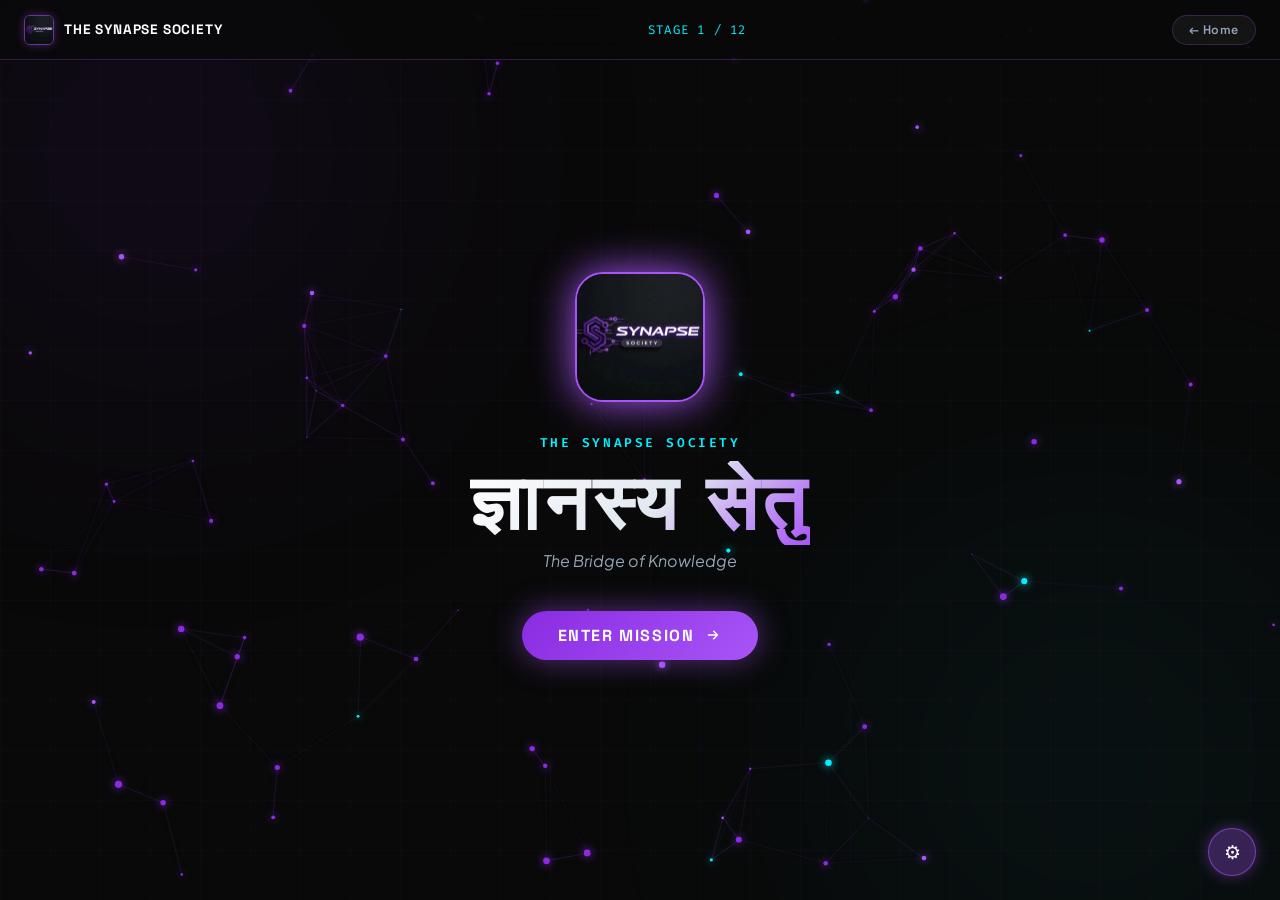
==== missions/alpha-m1.html @ 1e9c0cb1 "Half completed project" ====
<!DOCTYPE html>
<html lang="en">
<head>
  <meta charset="UTF-8">
  <meta name="viewport" content="width=device-width, initial-scale=1.0">
  <title>Mission 01 — Prompt Engineering Challenge | The Synapse Society</title>
  <link rel="stylesheet" href="../assets/css/main.css">
  <link rel="stylesheet" href="../assets/css/animations.css">
  <link rel="stylesheet" href="../assets/css/missions.css">
  <style>
    /* ── Group Cards ─────────── */
    .group-cards-row { display:flex; gap:2rem; align-items:stretch; justify-content:center; max-width:760px; width:90%; }
    .group-card {
      flex:1; padding:2.2rem 1.8rem; border-radius:20px; cursor:pointer;
      background:rgba(20,16,38,0.7); backdrop-filter:blur(20px);
      border:2px solid transparent; display:flex; flex-direction:column;
      align-items:center; gap:1rem; transition:all 0.35s ease;
      position:relative; overflow:hidden;
    }
    .group-card::before {
      content:''; position:absolute; inset:0; border-radius:20px;
      background: linear-gradient(135deg,rgba(138,43,226,0.15),transparent);
      opacity:0; transition:opacity 0.3s;
    }
    .group-card.even-card { border-color:rgba(168,85,247,0.4); }
    .group-card.odd-card  { border-color:rgba(0,243,255,0.4); }
    .group-card:hover     { transform:translateY(-6px); }
    .group-card:hover::before { opacity:1; }
    .group-card.even-card:hover { box-shadow:0 20px 50px rgba(168,85,247,0.3); border-color:var(--neon-purple); }
    .group-card.odd-card:hover  { box-shadow:0 20px 50px rgba(0,243,255,0.25); border-color:var(--accent-cyan); }
    .group-card.selected.even-card { border-color:var(--neon-purple); box-shadow:0 0 40px rgba(168,85,247,0.5); }
    .group-card.selected.odd-card  { border-color:var(--accent-cyan);  box-shadow:0 0 40px rgba(0,243,255,0.4); }
    .group-card-letter { font-family:'Space Grotesk',sans-serif; font-size:3rem; font-weight:800; }
    .group-card.even-card .group-card-letter { color:var(--neon-purple); text-shadow:0 0 20px var(--neon-purple); }
    .group-card.odd-card  .group-card-letter { color:var(--accent-cyan);  text-shadow:0 0 20px var(--accent-cyan); }
    .group-card-title { font-family:'Space Grotesk',sans-serif; font-size:1.2rem; font-weight:700; color:#fff; letter-spacing:0.05em; }
    .group-card-sub   { font-size:0.85rem; color:var(--text-muted); }
    /* ── Image Reveal ────────── */
    .image-reveal-wrap { display:flex; gap:2rem; align-items:stretch; justify-content:center; max-width:900px; width:90%; }
    .image-panel {
      flex:1; border-radius:16px; overflow:hidden;
      border:2px solid var(--border-glass-bright);
      position:relative; background:#000;
      box-shadow:0 0 30px rgba(168,85,247,0.3);
    }
    .image-panel img { width:100%; height:260px; object-fit:cover; display:block; filter:brightness(0.9); }
    .image-panel-label {
      position:absolute; top:10px; left:50%; transform:translateX(-50%);
      font-family:'Fira Code',monospace; font-size:0.72rem; font-weight:700;
      letter-spacing:0.15em; padding:4px 14px; border-radius:20px;
    }
    .image-panel.even .image-panel-label { background:rgba(168,85,247,0.8); color:#fff; }
    .image-panel.odd  .image-panel-label { background:rgba(0,243,255,0.7);   color:#000; }
    .image-panel.blurred img { filter:blur(30px) brightness(0.3); }
    /* ── Tips Cards ──────────── */
    .tips-grid { display:flex; flex-wrap:wrap; gap:1rem; justify-content:center; max-width:780px; width:90%; }
    .tip-card {
      flex:0 0 calc(25% - 1rem); min-width:150px;
      padding:1.2rem 1rem; border-radius:14px; text-align:center;
      background:rgba(20,16,38,0.7); border:1px solid var(--border-glass);
      backdrop-filter:blur(16px); transition:all 0.3s ease; cursor:default;
    }
    .tip-card:hover { border-color:var(--neon-purple); box-shadow:0 0 20px rgba(168,85,247,0.3); transform:translateY(-4px); }
    .tip-icon { font-size:2rem; margin-bottom:0.5rem; }
    .tip-label { font-size:0.82rem; font-weight:600; color:var(--text-sub); }
    /* ── Submission ─────────── */
    .character-card {
      width:220px; padding:2rem 1.5rem; border-radius:20px; text-align:center;
      background:linear-gradient(135deg,rgba(138,43,226,0.3),rgba(0,243,255,0.1));
      border:2px solid var(--neon-purple); box-shadow:0 0 40px rgba(168,85,247,0.4);
      animation:cardReveal 1s cubic-bezier(0.16,1,0.3,1) both;
    }
    @keyframes cardReveal {
      from { opacity:0; transform:translateY(30px) scale(0.8); }
      to   { opacity:1; transform:translateY(0) scale(1); }
    }
    .badge-unlock {
      display:inline-block; padding:6px 16px; border-radius:20px; margin-top:0.5rem;
      background:rgba(245,158,11,0.2); border:1px solid rgba(245,158,11,0.5);
      font-family:'Fira Code',monospace; font-size:0.72rem; color:#F59E0B; letter-spacing:0.08em;
    }
    /* ── Mission Timer Ring ─── */
    .mission-big-timer { position:relative; width:260px; height:260px; margin:0 auto; }
    .mission-big-timer svg { position:absolute; inset:0; width:100%; height:100%; transform:rotate(-90deg); }
    .big-timer-track { fill:none; stroke:rgba(255,255,255,0.05); stroke-width:10; }
    .big-timer-fill  { fill:none; stroke:var(--neon-purple); stroke-width:10; stroke-linecap:round;
                       filter:drop-shadow(0 0 12px var(--neon-purple)); transition:stroke-dashoffset 1s linear; }
    .big-timer-center { position:absolute; inset:0; display:flex; flex-direction:column; align-items:center; justify-content:center; }
    .big-timer-digits { font-family:'Fira Code',monospace; font-size:3rem; font-weight:700; color:#fff; }
    .big-timer-orbit  {
      position:absolute; inset:-8px; border-radius:50%;
      border:2px dashed rgba(168,85,247,0.3);
      animation:orbitSpin 8s linear infinite;
    }
    @keyframes orbitSpin { to { transform:rotate(360deg); } }
    .orbit-particle {
      position:absolute; width:8px; height:8px; border-radius:50%;
      background:var(--neon-purple); box-shadow:0 0 8px var(--neon-purple);
      top:-4px; left:50%; margin-left:-4px;
    }
  </style>
</head>
<body>
  <canvas id="neural-canvas"></canvas>
  <div class="ambient-glow top-left"></div>
  <div class="ambient-glow bottom-right"></div>
  <div class="grid-overlay"></div>
  <div class="glitch-fx" id="glitch-fx"></div>
  <div class="energy-pulse-overlay" id="energy-pulse"></div>

  <!-- Top Bar -->
  <header class="mission-top-bar">
    <a href="../index.html" class="mission-top-logo">
      <img src="../assets/images/synapse_logo.jpg" alt="Synapse">
      <span>THE SYNAPSE SOCIETY</span>
    </a>
    <div class="mission-top-center" id="stage-indicator">STAGE 1 / 12</div>
    <div class="mission-top-right">
      <a href="../index.html" class="mission-home-btn">← Home</a>
    </div>
  </header>

  <!-- ══════════════════════════ STAGES ══════════════════════════════════ -->

  <!-- STAGE 1: Opening -->
  <section class="stage active" id="stage-1">
    <div class="intro-logo-box float-element" style="margin-bottom:2rem;">
      <img src="../assets/images/synapse_logo.jpg" alt="Synapse Logo" class="intro-logo-img assembled">
    </div>
    <p class="mission-label">THE SYNAPSE SOCIETY</p>
    <h1 class="mission-title-xl" style="margin-bottom:0.3rem;">ज्ञानस्य सेतु</h1>
    <p style="color:var(--text-muted);font-size:1rem;margin-bottom:2.5rem;font-style:italic;">The Bridge of Knowledge</p>
    <button class="btn-mission-primary" id="s1-next">
      ENTER MISSION
      <svg width="18" height="18" fill="none" viewBox="0 0 24 24"><path stroke="currentColor" stroke-linecap="round" stroke-linejoin="round" stroke-width="2" d="M13 7l5 5m0 0l-5 5m5-5H6"/></svg>
    </button>
  </section>

  <!-- STAGE 2: Mission Intro -->
  <section class="stage" id="stage-2">
    <p class="mission-label">TEAM ALPHA // PROTOCOL ACTIVE</p>
    <h1 class="mission-title-xl">MISSION 01</h1>
    <h2 style="font-family:'Space Grotesk',sans-serif;font-size:1.6rem;font-weight:600;color:var(--neon-purple);margin-bottom:1rem;">Prompt Engineering Challenge</h2>
    <p class="mission-subtitle">"Every masterpiece created by AI begins with a single prompt."</p>
    <button class="btn-mission-primary" id="s2-next">
      BEGIN MISSION
      <svg width="18" height="18" fill="none" viewBox="0 0 24 24"><path stroke="currentColor" stroke-linecap="round" stroke-linejoin="round" stroke-width="2" d="M13 7l5 5m0 0l-5 5m5-5H6"/></svg>
    </button>
  </section>

  <!-- STAGE 3: Mission Brief (typewriter) -->
  <section class="stage" id="stage-3">
    <div class="glass-mission-card" style="max-width:720px;width:90%;text-align:left;">
      <div style="display:flex;align-items:center;gap:8px;margin-bottom:1.2rem;">
        <div style="width:10px;height:10px;border-radius:50%;background:#F43F5E;"></div>
        <div style="width:10px;height:10px;border-radius:50%;background:#F59E0B;"></div>
        <div style="width:10px;height:10px;border-radius:50%;background:#10B981;"></div>
        <span style="font-family:'Fira Code',monospace;font-size:0.75rem;color:var(--text-muted);margin-left:0.5rem;">SYNAPSE_TERMINAL v2.0</span>
      </div>
      <div class="typewriter-box" id="brief-text"></div>
      <div id="brief-cursor" class="typewriter-cursor" style="display:none;"></div>
    </div>
    <button class="btn-mission-secondary" id="s3-next" style="margin-top:1.5rem;display:none;">CONTINUE →</button>
  </section>

  <!-- STAGE 4: Group Selection -->
  <section class="stage" id="stage-4">
    <p class="mission-label">AGENT ASSIGNMENT</p>
    <h2 class="mission-title-lg" style="margin-bottom:0.4rem;">Select Your Group</h2>
    <p style="color:var(--text-muted);margin-bottom:2rem;font-size:0.9rem;">Choose based on your roll number</p>
    <div class="group-cards-row">
      <div class="group-card even-card" id="card-even">
        <div class="group-card-letter">A</div>
        <div class="group-card-title">OPTION A</div>
        <div class="group-card-sub">Even Roll Numbers</div>
        <div style="font-size:0.8rem;color:var(--neon-purple);font-family:'Fira Code',monospace;margin-top:0.3rem;">PURPLE PROTOCOL</div>
      </div>
      <div class="group-card odd-card" id="card-odd">
        <div class="group-card-letter">B</div>
        <div class="group-card-title">OPTION B</div>
        <div class="group-card-sub">Odd Roll Numbers</div>
        <div style="font-size:0.8rem;color:var(--accent-cyan);font-family:'Fira Code',monospace;margin-top:0.3rem;">CYAN PROTOCOL</div>
      </div>
    </div>
    <button class="btn-mission-secondary" id="s4-next" style="margin-top:2rem;opacity:0.4;pointer-events:none;" disabled>CONFIRM GROUP →</button>
  </section>

  <!-- STAGE 5: Image Preparation -->
  <section class="stage" id="stage-5">
    <p class="mission-label" style="color:#F59E0B;letter-spacing:0.2em;">⚠ PREPARE YOURSELF</p>
    <h2 class="mission-title-lg" style="margin-bottom:0.8rem;">Observe Every Detail</h2>
    <div class="glass-mission-card" style="max-width:480px;padding:1.5rem 2rem;margin-bottom:2rem;">
      <p style="font-size:1rem;color:var(--text-sub);line-height:1.8;">
        An image will appear for exactly<br>
        <span style="color:var(--neon-purple);font-weight:800;font-size:1.5rem;">5 SECONDS</span><br>
        Memorize every detail. You cannot view it again.
      </p>
    </div>
    <div style="display:flex;gap:1.5rem;align-items:center;justify-content:center;margin-bottom:2rem;">
      <div id="countdown-3" style="font-family:'Space Grotesk',sans-serif;font-size:5rem;font-weight:800;color:var(--neon-purple);opacity:0;transition:all 0.4s ease;">3</div>
      <div id="countdown-2" style="font-family:'Space Grotesk',sans-serif;font-size:5rem;font-weight:800;color:var(--neon-purple);opacity:0;transition:all 0.4s ease;">2</div>
      <div id="countdown-1" style="font-family:'Space Grotesk',sans-serif;font-size:5rem;font-weight:800;color:var(--neon-purple);opacity:0;transition:all 0.4s ease;">1</div>
    </div>
    <button class="btn-mission-primary" id="s5-start">START COUNTDOWN</button>
  </section>

  <!-- STAGE 6: Image Reveal (5 seconds) -->
  <section class="stage" id="stage-6">
    <p class="mission-label" style="color:#F43F5E;letter-spacing:0.2em;">⏱ MEMORIZE NOW</p>
    <div class="image-reveal-wrap" id="image-reveal-wrap">
      <div class="image-panel even" id="even-panel">
        <div class="image-panel-label">EVEN</div>
        <img id="even-img" src="../assets/images/challenge_01_spiderman.jpg" alt="Even Group Image">
      </div>
      <div class="image-panel odd" id="odd-panel">
        <div class="image-panel-label">ODD</div>
        <img id="odd-img" src="../assets/images/challenge_02_groot.jpg" alt="Odd Group Image">
      </div>
    </div>
    <div class="circular-timer-wrap" style="width:100px;height:100px;margin:1.2rem auto 0;">
      <svg viewBox="0 0 100 100">
        <circle class="timer-track" cx="50" cy="50" r="42"/>
        <circle id="reveal-timer-ring" class="timer-fill" cx="50" cy="50" r="42"
          style="stroke-dasharray:263.9;stroke-dashoffset:0;"/>
      </svg>
      <div class="timer-center">
        <div id="reveal-countdown" class="timer-digits" style="font-size:1.5rem;">5</div>
      </div>
    </div>
  </section>

  <!-- STAGE 7: Mission Objective -->
  <section class="stage" id="stage-7">
    <p class="mission-label">MISSION OBJECTIVE</p>
    <h2 class="mission-title-lg" style="margin-bottom:1.5rem;">Your Mission</h2>
    <div style="display:flex;flex-wrap:wrap;gap:1rem;justify-content:center;max-width:700px;margin-bottom:2rem;">
      <div class="glass-mission-card" style="flex:0 0 calc(50% - 0.5rem);padding:1.2rem;text-align:left;min-width:260px;">
        <div style="font-size:1.5rem;margin-bottom:0.5rem;">👁</div>
        <div style="font-family:'Space Grotesk',sans-serif;font-weight:700;color:#fff;margin-bottom:0.3rem;">Observe</div>
        <div style="font-size:0.85rem;color:var(--text-muted);">Study every element you saw in the image.</div>
      </div>
      <div class="glass-mission-card" style="flex:0 0 calc(50% - 0.5rem);padding:1.2rem;text-align:left;min-width:260px;">
        <div style="font-size:1.5rem;margin-bottom:0.5rem;">🧠</div>
        <div style="font-family:'Space Grotesk',sans-serif;font-weight:700;color:#fff;margin-bottom:0.3rem;">Remember</div>
        <div style="font-size:0.85rem;color:var(--text-muted);">Lock in lighting, colors, style, and composition.</div>
      </div>
      <div class="glass-mission-card" style="flex:0 0 calc(50% - 0.5rem);padding:1.2rem;text-align:left;min-width:260px;">
        <div style="font-size:1.5rem;margin-bottom:0.5rem;">✍️</div>
        <div style="font-family:'Space Grotesk',sans-serif;font-weight:700;color:#fff;margin-bottom:0.3rem;">Describe</div>
        <div style="font-size:0.85rem;color:var(--text-muted);">Write a prompt capturing every detail.</div>
      </div>
      <div class="glass-mission-card" style="flex:0 0 calc(50% - 0.5rem);padding:1.2rem;text-align:left;min-width:260px;">
        <div style="font-size:1.5rem;margin-bottom:0.5rem;">🤖</div>
        <div style="font-family:'Space Grotesk',sans-serif;font-weight:700;color:#fff;margin-bottom:0.3rem;">Generate</div>
        <div style="font-size:0.85rem;color:var(--text-muted);">Use Gemini to recreate the image from your prompt.</div>
      </div>
    </div>
    <p class="mission-quote">The better your prompt, the closer your AI recreation. Think like a Prompt Engineer.</p>
    <button class="btn-mission-secondary" id="s7-next" style="margin-top:1.8rem;">VIEW RULES →</button>
  </section>

  <!-- STAGE 8: Rules -->
  <section class="stage" id="stage-8">
    <p class="mission-label">MISSION PROTOCOL</p>
    <h2 class="mission-title-lg" style="margin-bottom:1.5rem;">Rules</h2>
    <ul class="rules-list" id="rules-list">
      <li class="rule-item"><span class="rule-icon">✓</span>Individual Challenge — Every agent works alone</li>
      <li class="rule-item"><span class="rule-icon">✓</span>One Prompt Per Student — Make it count</li>
      <li class="rule-item"><span class="rule-icon">✓</span>No Discussion — Keep your prompt secret</li>
      <li class="rule-item"><span class="rule-icon">✓</span>No Image Search — Trust your memory</li>
      <li class="rule-item"><span class="rule-icon">✓</span>Think Like an AI Engineer</li>
      <li class="rule-item"><span class="rule-icon">⏱</span>Time Limit: 5 Minutes</li>
    </ul>
    <button class="btn-mission-secondary" id="s8-next" style="margin-top:1.8rem;">VIEW TIPS →</button>
  </section>

  <!-- STAGE 9: Tips -->
  <section class="stage" id="stage-9">
    <p class="mission-label">ENGINEER'S GUIDE</p>
    <h2 class="mission-title-lg" style="margin-bottom:1.5rem;">Prompt Engineering Tips</h2>
    <div class="tips-grid">
      <div class="tip-card"><div class="tip-icon">🎨</div><div class="tip-label">Colors & Palette</div></div>
      <div class="tip-card"><div class="tip-icon">💡</div><div class="tip-label">Lighting Style</div></div>
      <div class="tip-card"><div class="tip-icon">📷</div><div class="tip-label">Camera Angle</div></div>
      <div class="tip-card"><div class="tip-icon">🌧</div><div class="tip-label">Atmosphere</div></div>
      <div class="tip-card"><div class="tip-icon">🤖</div><div class="tip-label">Objects & Subjects</div></div>
      <div class="tip-card"><div class="tip-icon">✨</div><div class="tip-label">Small Details</div></div>
      <div class="tip-card"><div class="tip-icon">🌅</div><div class="tip-label">Background</div></div>
      <div class="tip-card"><div class="tip-icon">🎭</div><div class="tip-label">Art Style</div></div>
    </div>
    <button class="btn-mission-primary" id="s9-next" style="margin-top:2rem;">START CHALLENGE →</button>
  </section>

  <!-- STAGE 10: 5-Minute Timer -->
  <section class="stage" id="stage-10">
    <p class="mission-label" style="color:#F59E0B;">⚡ CHALLENGE IN PROGRESS</p>
    <h2 class="mission-title-lg" style="margin-bottom:0.5rem;">5-Minute Challenge</h2>
    <p style="color:var(--text-muted);margin-bottom:2rem;font-size:0.9rem;">Write your best prompt to recreate the image.</p>

    <div class="mission-big-timer">
      <svg viewBox="0 0 260 260" id="big-timer-svg">
        <circle class="big-timer-track" cx="130" cy="130" r="114"/>
        <circle id="big-timer-fill" class="big-timer-fill" cx="130" cy="130" r="114"
          style="stroke-dasharray:716.3;stroke-dashoffset:0;"/>
      </svg>
      <div class="big-timer-center">
        <div id="big-timer-digits" class="big-timer-digits">05:00</div>
        <div class="timer-label">REMAINING</div>
      </div>
      <div class="big-timer-orbit">
        <div class="orbit-particle"></div>
      </div>
    </div>

    <div style="display:flex;gap:1rem;margin-top:1.5rem;">
      <button class="btn-mission-primary" id="timer-start-btn">▶ START TIMER</button>
      <button class="btn-mission-secondary" id="timer-pause-btn" style="display:none;">⏸ PAUSE</button>
    </div>
    <button class="btn-mission-secondary" id="s10-next" style="margin-top:1rem;">TIME'S UP — SUBMIT</button>
  </section>

  <!-- STAGE 11: Submission / XP -->
  <section class="stage" id="stage-11">
    <p class="mission-label" style="color:#10B981;">✓ MISSION COMPLETE</p>
    <h2 class="mission-title-lg" style="margin-bottom:0.5rem;background:linear-gradient(135deg,#fff,#10B981);-webkit-background-clip:text;-webkit-text-fill-color:transparent;">
      Outstanding, Agent!
    </h2>
    <div class="character-card" style="margin:1.5rem auto;">
      <div style="font-size:3rem;margin-bottom:0.5rem;">🏆</div>
      <div style="font-family:'Space Grotesk',sans-serif;font-size:1rem;font-weight:700;color:#fff;margin-bottom:0.5rem;">PROMPT ENGINEER</div>
      <div class="xp-badge">+100 XP</div>
      <div class="badge-unlock">🔓 BADGE UNLOCKED</div>
    </div>
    <p style="color:var(--text-muted);max-width:450px;font-size:0.9rem;margin-bottom:2rem;">Your prompt has been submitted. The Synapse AI is evaluating your engineering precision.</p>
    <button class="btn-mission-secondary" id="s11-next">PROCEED TO CLOSING →</button>
  </section>

  <!-- STAGE 12: Closing -->
  <section class="stage" id="stage-12">
    <div style="text-align:center;max-width:600px;">
      <div class="intro-logo-box float-element" style="margin:0 auto 2rem;width:90px;height:90px;">
        <img src="../assets/images/synapse_logo.jpg" alt="Synapse Logo" class="intro-logo-img assembled" style="border-radius:18px;">
      </div>
      <p class="mission-label">MISSION DEBRIEF</p>
      <h2 class="mission-title-xl" style="font-size:2.5rem;margin-bottom:0.4rem;">Congratulations, Agent.</h2>
      <p style="color:var(--text-sub);font-size:1rem;line-height:1.8;margin-bottom:0.5rem;">You have successfully completed</p>
      <p style="color:var(--neon-purple);font-weight:700;font-size:1.2rem;margin-bottom:1.5rem;">Mission 01 — Prompt Engineering Challenge</p>
      <p style="color:var(--text-muted);font-size:0.9rem;line-height:1.6;margin-bottom:2rem;">Your Prompt Engineering journey has begun. The ability to speak to AI is the greatest skill of the modern engineer.</p>
      <div style="display:flex;gap:1rem;justify-content:center;flex-wrap:wrap;">
        <span style="color:var(--neon-purple);font-family:'Space Grotesk',sans-serif;font-weight:700;letter-spacing:0.1em;">INNOVATE</span>
        <span style="color:var(--text-muted);">•</span>
        <span style="color:var(--accent-cyan);font-family:'Space Grotesk',sans-serif;font-weight:700;letter-spacing:0.1em;">CREATE</span>
        <span style="color:var(--text-muted);">•</span>
        <span style="color:#fff;font-family:'Space Grotesk',sans-serif;font-weight:700;letter-spacing:0.1em;">LEAD</span>
      </div>
      <a href="../index.html"><button class="btn-mission-secondary" style="margin-top:2rem;">RETURN HOME</button></a>
    </div>
  </section>

  <!-- ══════════════ PRESENTER PANEL ══════════════════════════════════════ -->
  <button class="presenter-toggle-fab" id="presenter-fab" title="Presenter Panel (P)">⚙</button>
  <div class="presenter-panel" id="presenter-panel">
    <h3>⚙ Presenter Panel</h3>
    <label>Even Group Image</label>
    <select id="pp-even-img">
      <option value="../assets/images/challenge_01_spiderman.jpg">01 — Spiderman</option>
      <option value="../assets/images/challenge_02_groot.jpg">02 — Groot</option>
      <option value="../assets/images/challenge_03_underwater.jpg">03 — Underwater</option>
      <option value="../assets/images/challenge_04_wizard.jpg">04 — Wizard</option>
      <option value="../assets/images/challenge_05_cyber_samurai.png">05 — Cyber Samurai</option>
      <option value="../assets/images/challenge_06_steampunk_airship.png">06 — Steampunk Airship</option>
      <option value="../assets/images/challenge_07_alien_flora.png">07 — Alien Flora</option>
      <option value="../assets/images/challenge_08_astronaut_nebula.png">08 — Astronaut Nebula</option>
      <option value="../assets/images/challenge_09_ice_dragon.png">09 — Ice Dragon</option>
      <option value="../assets/images/challenge_10_cyber_cat.png">10 — Cyber Cat</option>
    </select>
    <label>Odd Group Image</label>
    <select id="pp-odd-img">
      <option value="../assets/images/challenge_02_groot.jpg">02 — Groot</option>
      <option value="../assets/images/challenge_01_spiderman.jpg">01 — Spiderman</option>
      <option value="../assets/images/challenge_03_underwater.jpg">03 — Underwater</option>
      <option value="../assets/images/challenge_04_wizard.jpg">04 — Wizard</option>
      <option value="../assets/images/challenge_05_cyber_samurai.png">05 — Cyber Samurai</option>
      <option value="../assets/images/challenge_06_steampunk_airship.png">06 — Steampunk Airship</option>
      <option value="../assets/images/challenge_07_alien_flora.png">07 — Alien Flora</option>
      <option value="../assets/images/challenge_08_astronaut_nebula.png">08 — Astronaut Nebula</option>
      <option value="../assets/images/challenge_09_ice_dragon.png">09 — Ice Dragon</option>
      <option value="../assets/images/challenge_10_cyber_cat.png">10 — Cyber Cat</option>
    </select>
    <button class="presenter-btn" id="pp-apply-images">✓ Apply Images</button>
    <hr style="border-color:rgba(255,255,255,0.08);margin:1rem 0;">
    <button class="presenter-btn" id="pp-prev">← Previous Stage</button>
    <button class="presenter-btn" id="pp-next">Next Stage →</button>
    <button class="presenter-btn" id="pp-reveal">▶ Start Image Reveal</button>
    <button class="presenter-btn danger" id="pp-restart">↺ Restart Mission</button>
  </div>

  <script src="../assets/js/sounds.js"></script>
  <script src="../assets/js/neural-canvas.js"></script>
  <script src="../assets/js/missions/alpha-m1.js"></script>
</body>
</html>
---- assets/css/main.css ----
/* ==========================================================================
   THE SYNAPSE SOCIETY - SYNAPSE AI TRAINING SIMULATOR FRAMEWORK
   Design System & Styling Core
   ========================================================================== */

@import url('https://fonts.googleapis.com/css2?family=Fira+Code:wght@400;500&family=Plus+Jakarta+Sans:wght@300;400;500;600;700;800&family=Space+Grotesk:wght@400;500;600;700&display=swap');

:root {
  /* Color Palette */
  --bg-dark: #090909;
  --bg-dark-alt: #0e0d16;
  --bg-glass: rgba(16, 14, 28, 0.65);
  --bg-glass-card: rgba(24, 20, 42, 0.55);
  --bg-glass-hover: rgba(38, 30, 64, 0.75);
  
  --primary-purple: #8A2BE2;
  --neon-purple: #A855F7;
  --violet-glow: #9333EA;
  --soft-purple: rgba(138, 43, 226, 0.25);
  --deep-purple-glow: rgba(168, 85, 247, 0.35);
  
  --accent-cyan: #00F3FF;
  --accent-gold: #F59E0B;
  --accent-green: #10B981;
  --accent-rose: #F43F5E;
  
  --text-main: #FFFFFF;
  --text-sub: #E2E8F0;
  --text-muted: #94A3B8;
  --text-dim: #64748B;
  
  --border-glass: rgba(168, 85, 247, 0.25);
  --border-glass-bright: rgba(168, 85, 247, 0.6);
  --border-cyan: rgba(0, 243, 255, 0.4);
  
  /* Typography */
  --font-display: 'Space Grotesk', system-ui, sans-serif;
  --font-body: 'Plus Jakarta Sans', system-ui, sans-serif;
  --font-mono: 'Fira Code', monospace;
  
  /* Easing & Transitions */
  --ease-out-expo: cubic-bezier(0.16, 1, 0.3, 1);
  --transition-fast: 0.25s var(--ease-out-expo);
  --transition-normal: 0.45s var(--ease-out-expo);
  --transition-slow: 0.85s var(--ease-out-expo);
}

/* Global Reset */
*, *::before, *::after {
  box-sizing: border-box;
  margin: 0;
  padding: 0;
  user-select: none;
  -webkit-user-select: none;
}

html, body {
  width: 100vw;
  height: 100vh;
  height: 100dvh;
  background-color: var(--bg-dark);
  color: var(--text-main);
  font-family: var(--font-body);
  overflow: hidden;
  position: relative;
  -webkit-font-smoothing: antialiased;
}

/* Background Canvas */
#neural-canvas {
  position: fixed;
  top: 0;
  left: 0;
  width: 100%;
  height: 100%;
  z-index: 1;
  pointer-events: none;
}

/* Ambient Radial Glows */
.ambient-glow {
  position: fixed;
  border-radius: 50%;
  filter: blur(140px);
  pointer-events: none;
  z-index: 0;
  opacity: 0.5;
  transition: opacity 1.5s ease;
}

.ambient-glow.top-left {
  top: -15%;
  left: -10%;
  width: 45vw;
  height: 45vw;
  background: radial-gradient(circle, rgba(138, 43, 226, 0.35) 0%, rgba(0,0,0,0) 70%);
}

.ambient-glow.bottom-right {
  bottom: -20%;
  right: -10%;
  width: 50vw;
  height: 50vw;
  background: radial-gradient(circle, rgba(0, 243, 255, 0.2) 0%, rgba(0,0,0,0) 70%);
}

.ambient-glow.center-burst {
  top: 50%;
  left: 50%;
  transform: translate(-50%, -50%);
  width: 60vw;
  height: 60vw;
  background: radial-gradient(circle, rgba(168, 85, 247, 0.15) 0%, rgba(0,0,0,0) 65%);
}

/* Grid Overlay for Cyberpunk Depth */
.grid-overlay {
  position: fixed;
  top: 0;
  left: 0;
  width: 100vw;
  height: 100vh;
  background-image: 
    linear-gradient(rgba(168, 85, 247, 0.03) 1px, transparent 1px),
    linear-gradient(90deg, rgba(168, 85, 247, 0.03) 1px, transparent 1px);
  background-size: 50px 50px;
  z-index: 2;
  pointer-events: none;
}

/* App Master Shell */
#app-shell {
  position: relative;
  width: 100vw;
  height: 100vh;
  z-index: 10;
  display: flex;
  flex-direction: column;
}

/* Header Navigation Bar */
.top-header {
  position: fixed;
  top: 0;
  left: 0;
  width: 100%;
  height: 72px;
  padding: 0 2rem;
  display: flex;
  align-items: center;
  justify-content: space-between;
  z-index: 100;
  background: rgba(9, 9, 9, 0.65);
  backdrop-filter: blur(20px);
  -webkit-backdrop-filter: blur(20px);
  border-bottom: 1px solid var(--border-glass);
  transition: opacity 0.5s ease, transform 0.5s ease;
}

.top-header.hidden {
  opacity: 0;
  pointer-events: none;
  transform: translateY(-20px);
}

.brand-container {
  display: flex;
  align-items: center;
  gap: 12px;
  cursor: pointer;
}

.brand-logo {
  width: 36px;
  height: 36px;
  border-radius: 8px;
  object-fit: cover;
  border: 1px solid var(--border-glass-bright);
  box-shadow: 0 0 12px var(--deep-purple-glow);
}

.brand-title-group {
  display: flex;
  flex-direction: column;
}

.brand-name {
  font-family: var(--font-display);
  font-size: 1rem;
  font-weight: 700;
  letter-spacing: 0.08em;
  background: linear-gradient(135deg, #FFF 30%, var(--neon-purple) 100%);
  -webkit-background-clip: text;
  -webkit-text-fill-color: transparent;
}

.brand-subtitle {
  font-size: 0.68rem;
  color: var(--text-muted);
  letter-spacing: 0.05em;
  font-weight: 500;
}

.nav-links {
  display: flex;
  align-items: center;
  gap: 1.5rem;
}

.nav-item {
  color: var(--text-sub);
  font-size: 0.85rem;
  font-weight: 600;
  letter-spacing: 0.04em;
  text-decoration: none;
  padding: 6px 14px;
  border-radius: 20px;
  background: rgba(255, 255, 255, 0.03);
  border: 1px solid transparent;
  transition: all var(--transition-fast);
  cursor: pointer;
}

.nav-item:hover, .nav-item.active {
  color: #FFF;
  border-color: var(--border-glass-bright);
  background: rgba(168, 85, 247, 0.15);
  box-shadow: 0 0 12px var(--soft-purple);
}

.nav-actions {
  display: flex;
  align-items: center;
  gap: 10px;
}

.icon-btn {
  width: 38px;
  height: 38px;
  border-radius: 10px;
  background: rgba(255, 255, 255, 0.05);
  border: 1px solid var(--border-glass);
  color: var(--text-sub);
  display: flex;
  align-items: center;
  justify-content: center;
  cursor: pointer;
  transition: all var(--transition-fast);
}

.icon-btn:hover {
  color: #FFF;
  border-color: var(--border-glass-bright);
  background: rgba(168, 85, 247, 0.2);
}

.icon-btn svg {
  width: 18px;
  height: 18px;
  stroke: currentColor;
}

/* Fullscreen Section Container */
.section-view {
  position: absolute;
  top: 0;
  left: 0;
  width: 100vw;
  height: 100vh;
  padding-top: 72px;
  padding-bottom: 40px;
  display: flex;
  flex-direction: column;
  align-items: center;
  justify-content: center;
  opacity: 0;
  visibility: hidden;
  transform: scale(0.96) blur(6px);
  transition: opacity 0.6s var(--ease-out-expo), transform 0.6s var(--ease-out-expo), filter 0.6s var(--ease-out-expo), visibility 0.6s;
  overflow: hidden;
  z-index: 10;
}

.section-view.active {
  opacity: 1;
  visibility: visible;
  transform: scale(1) blur(0px);
  z-index: 20;
}

/* ==========================================================================
   1. INTRO / OPENING SEQUENCE SCREEN
   ========================================================================== */
#intro-screen {
  background: var(--bg-dark);
  z-index: 200;
  text-align: center;
}

.intro-content {
  display: flex;
  flex-direction: column;
  align-items: center;
  justify-content: center;
  max-width: 650px;
  padding: 2rem;
  z-index: 10;
}

.intro-logo-box {
  position: relative;
  width: 130px;
  height: 130px;
  margin-bottom: 2rem;
}

.intro-logo-img {
  width: 100%;
  height: 100%;
  border-radius: 28px;
  object-fit: cover;
  border: 2px solid var(--neon-purple);
  box-shadow: 0 0 40px var(--neon-purple), inset 0 0 20px var(--neon-purple);
  opacity: 0;
  transform: scale(0.8);
  transition: all 1s var(--ease-out-expo);
}

.intro-logo-img.assembled {
  opacity: 1;
  transform: scale(1);
  animation: logoPulseGlow 3s ease-in-out infinite alternate;
}

@keyframes logoPulseGlow {
  0% { box-shadow: 0 0 25px var(--deep-purple-glow); }
  100% { box-shadow: 0 0 55px var(--neon-purple), 0 0 20px var(--accent-cyan); }
}

.intro-main-title {
  font-family: var(--font-display);
  font-size: 2.8rem;
  font-weight: 800;
  letter-spacing: 0.12em;
  background: linear-gradient(135deg, #FFFFFF 0%, #E2E8F0 50%, var(--neon-purple) 100%);
  -webkit-background-clip: text;
  -webkit-text-fill-color: transparent;
  margin-bottom: 0.5rem;
  opacity: 0;
  transform: translateY(15px);
  transition: all 0.8s var(--ease-out-expo) 0.2s;
}

.intro-main-title.visible {
  opacity: 1;
  transform: translateY(0);
}

.intro-subtitle {
  font-size: 1.15rem;
  color: var(--accent-cyan);
  font-weight: 600;
  letter-spacing: 0.15em;
  text-transform: uppercase;
  margin-bottom: 2rem;
  opacity: 0;
  transition: all 0.8s var(--ease-out-expo) 0.4s;
}

.intro-subtitle.visible {
  opacity: 1;
}

.boot-status-box {
  width: 100%;
  max-width: 420px;
  background: rgba(18, 14, 34, 0.7);
  border: 1px solid var(--border-glass);
  border-radius: 16px;
  padding: 1.2rem 1.5rem;
  backdrop-filter: blur(16px);
  opacity: 0;
  transition: all 0.8s ease 0.6s;
}

.boot-status-box.visible {
  opacity: 1;
}

.boot-text {
  font-family: var(--font-mono);
  font-size: 0.85rem;
  color: var(--text-sub);
  margin-bottom: 0.8rem;
  display: flex;
  align-items: center;
  justify-content: space-between;
}

.progress-bar-track {
  width: 100%;
  height: 6px;
  background: rgba(255, 255, 255, 0.08);
  border-radius: 3px;
  overflow: hidden;
}

.progress-bar-fill {
  height: 100%;
  width: 0%;
  background: linear-gradient(90deg, var(--primary-purple), var(--accent-cyan));
  box-shadow: 0 0 10px var(--accent-cyan);
  transition: width 0.1s linear;
}

/* Skip / Enter Button */
.skip-btn {
  margin-top: 1.5rem;
  padding: 10px 24px;
  border-radius: 30px;
  background: rgba(168, 85, 247, 0.15);
  border: 1px solid var(--border-glass-bright);
  color: var(--text-main);
  font-family: var(--font-display);
  font-weight: 600;
  font-size: 0.85rem;
  letter-spacing: 0.08em;
  cursor: pointer;
  transition: all var(--transition-fast);
  opacity: 0;
}

.skip-btn.visible {
  opacity: 1;
}

.skip-btn:hover {
  background: var(--neon-purple);
  box-shadow: 0 0 20px var(--neon-purple);
  transform: translateY(-2px);
}

/* ==========================================================================
   2. HOME SCREEN (Protocol Selection)
   ========================================================================== */
.home-header {
  text-align: center;
  margin-bottom: 2.5rem;
  z-index: 10;
}

.home-title {
  font-family: var(--font-display);
  font-size: 2.8rem;
  font-weight: 800;
  letter-spacing: 0.05em;
  background: linear-gradient(135deg, #FFFFFF 20%, #CBD5E1 60%, var(--neon-purple) 100%);
  -webkit-background-clip: text;
  -webkit-text-fill-color: transparent;
  margin-bottom: 0.4rem;
}

.home-subtitle {
  font-size: 1.05rem;
  color: var(--accent-cyan);
  font-weight: 600;
  letter-spacing: 0.12em;
  text-transform: uppercase;
}

.protocol-cards-container {
  display: flex;
  align-items: center;
  justify-content: center;
  gap: 2.5rem;
  max-width: 1100px;
  width: 90%;
  perspective: 1200px;
  z-index: 10;
}

.protocol-card {
  flex: 1;
  max-width: 480px;
  min-height: 380px;
  background: var(--bg-glass-card);
  backdrop-filter: blur(20px);
  -webkit-backdrop-filter: blur(20px);
  border: 1px solid var(--border-glass);
  border-radius: 24px;
  padding: 2.5rem 2rem;
  display: flex;
  flex-direction: column;
  align-items: flex-start;
  justify-content: space-between;
  position: relative;
  overflow: hidden;
  cursor: pointer;
  transform-style: preserve-3d;
  transition: transform 0.15s ease-out, border-color 0.3s ease, box-shadow 0.3s ease;
}

.protocol-card::before {
  content: '';
  position: absolute;
  top: 0;
  left: 0;
  right: 0;
  height: 2px;
  background: linear-gradient(90deg, transparent, var(--neon-purple), transparent);
  opacity: 0.4;
  transition: opacity 0.3s ease;
}

.protocol-card:hover {
  border-color: var(--border-glass-bright);
  box-shadow: 0 20px 40px rgba(0, 0, 0, 0.6), 0 0 35px var(--deep-purple-glow);
}

.protocol-card:hover::before {
  opacity: 1;
}

.protocol-card.beta-card::before {
  background: linear-gradient(90deg, transparent, var(--accent-cyan), transparent);
}

.protocol-card.beta-card:hover {
  border-color: var(--border-cyan);
  box-shadow: 0 20px 40px rgba(0, 0, 0, 0.6), 0 0 35px rgba(0, 243, 255, 0.25);
}

.card-top {
  width: 100%;
  display: flex;
  align-items: center;
  justify-content: space-between;
  margin-bottom: 1.5rem;
}

.team-badge {
  font-family: var(--font-mono);
  font-size: 0.72rem;
  font-weight: 600;
  letter-spacing: 0.12em;
  padding: 6px 14px;
  border-radius: 20px;
  background: rgba(168, 85, 247, 0.15);
  border: 1px solid var(--border-glass);
  color: var(--neon-purple);
}

.protocol-card.beta-card .team-badge {
  background: rgba(0, 243, 255, 0.12);
  border-color: var(--border-cyan);
  color: var(--accent-cyan);
}

.card-icon {
  font-size: 2.8rem;
  filter: drop-shadow(0 0 12px var(--neon-purple));
  animation: iconFloat 4s ease-in-out infinite;
}

@keyframes iconFloat {
  0%, 100% { transform: translateY(0); }
  50% { transform: translateY(-8px); }
}

.card-title {
  font-family: var(--font-display);
  font-size: 2rem;
  font-weight: 800;
  letter-spacing: 0.05em;
  color: #FFF;
  margin-bottom: 0.2rem;
}

.card-subtitle {
  font-size: 0.92rem;
  color: var(--accent-cyan);
  font-weight: 600;
  letter-spacing: 0.08em;
  margin-bottom: 1rem;
}

.card-desc {
  font-size: 0.95rem;
  color: var(--text-sub);
  line-height: 1.6;
  margin-bottom: 2rem;
}

.btn-enter-protocol {
  width: 100%;
  padding: 14px 24px;
  border-radius: 16px;
  background: linear-gradient(135deg, rgba(138, 43, 226, 0.4), rgba(168, 85, 247, 0.6));
  border: 1px solid var(--border-glass-bright);
  color: #FFF;
  font-family: var(--font-display);
  font-size: 0.95rem;
  font-weight: 700;
  letter-spacing: 0.1em;
  display: flex;
  align-items: center;
  justify-content: center;
  gap: 10px;
  cursor: pointer;
  transition: all var(--transition-normal);
  box-shadow: 0 4px 15px rgba(0,0,0,0.3);
}

.protocol-card:hover .btn-enter-protocol {
  background: linear-gradient(135deg, var(--primary-purple), var(--neon-purple));
  box-shadow: 0 0 25px var(--neon-purple);
  transform: translateY(-2px);
}

.protocol-card.beta-card .btn-enter-protocol {
  background: linear-gradient(135deg, rgba(0, 243, 255, 0.3), rgba(168, 85, 247, 0.5));
  border-color: var(--border-cyan);
}

.protocol-card.beta-card:hover .btn-enter-protocol {
  background: linear-gradient(135deg, rgba(0, 243, 255, 0.8), var(--primary-purple));
  box-shadow: 0 0 25px var(--accent-cyan);
}

/* ==========================================================================
   3. TEAM ALPHA & TEAM BETA STAGES
   ========================================================================== */
.protocol-stage-container {
  width: 100%;
  max-width: 1200px;
  height: 100%;
  display: flex;
  flex-direction: column;
  align-items: center;
  justify-content: space-between;
  padding: 1rem 2rem;
  position: relative;
  z-index: 10;
}

.protocol-header {
  text-align: center;
  margin-bottom: 1.5rem;
}

.protocol-header h1 {
  font-family: var(--font-display);
  font-size: 2.5rem;
  font-weight: 800;
  letter-spacing: 0.08em;
  background: linear-gradient(135deg, #FFF, var(--neon-purple));
  -webkit-background-clip: text;
  -webkit-text-fill-color: transparent;
}

.protocol-header.beta h1 {
  background: linear-gradient(135deg, #FFF, var(--accent-cyan));
  -webkit-background-clip: text;
  -webkit-text-fill-color: transparent;
}

.protocol-header p {
  font-size: 1rem;
  color: var(--accent-cyan);
  font-weight: 600;
  letter-spacing: 0.1em;
}

/* Connected Mission Path Container */
.mission-path-wrapper {
  width: 100%;
  flex: 1;
  display: flex;
  align-items: center;
  justify-content: center;
  position: relative;
}

/* Animated SVG Connecting Paths */
.path-svg-lines {
  position: absolute;
  top: 0;
  left: 0;
  width: 100%;
  height: 100%;
  pointer-events: none;
  z-index: 1;
}

.path-svg-line {
  stroke: var(--neon-purple);
  stroke-width: 3;
  stroke-dasharray: 8 8;
  animation: dashPulse 25s linear infinite;
  opacity: 0.6;
}

.protocol-header.beta ~ .mission-path-wrapper .path-svg-line {
  stroke: var(--accent-cyan);
}

@keyframes dashPulse {
  to { stroke-dashoffset: -1000; }
}

.mission-cards-grid {
  display: flex;
  align-items: center;
  justify-content: space-between;
  width: 100%;
  gap: 2rem;
  z-index: 5;
}

/* Mission Card */
.mission-card {
  flex: 1;
  max-width: 340px;
  background: var(--bg-glass-card);
  backdrop-filter: blur(16px);
  -webkit-backdrop-filter: blur(16px);
  border: 1px solid var(--border-glass);
  border-radius: 20px;
  padding: 1.8rem 1.4rem;
  display: flex;
  flex-direction: column;
  align-items: flex-start;
  position: relative;
  transition: all var(--transition-normal);
}

.mission-card:hover {
  transform: translateY(-8px);
  border-color: var(--border-glass-bright);
  box-shadow: 0 15px 30px rgba(0,0,0,0.5), 0 0 25px var(--deep-purple-glow);
}

.mission-card.locked {
  opacity: 0.7;
  border-color: rgba(255, 255, 255, 0.08);
}

.mission-card.complete {
  border-color: var(--accent-green);
  box-shadow: 0 0 20px rgba(16, 185, 129, 0.25);
}

.mission-top-bar {
  width: 100%;
  display: flex;
  align-items: center;
  justify-content: space-between;
  margin-bottom: 1rem;
}

.mission-badge {
  font-family: var(--font-mono);
  font-size: 0.75rem;
  font-weight: 700;
  letter-spacing: 0.1em;
  color: var(--accent-cyan);
}

.status-tag {
  font-family: var(--font-mono);
  font-size: 0.65rem;
  font-weight: 700;
  padding: 4px 10px;
  border-radius: 12px;
  letter-spacing: 0.08em;
  text-transform: uppercase;
}

.status-tag.locked {
  background: rgba(244, 63, 94, 0.15);
  color: var(--accent-rose);
  border: 1px solid rgba(244, 63, 94, 0.3);
}

.status-tag.unlocked {
  background: rgba(0, 243, 255, 0.15);
  color: var(--accent-cyan);
  border: 1px solid var(--border-cyan);
}

.status-tag.complete {
  background: rgba(16, 185, 129, 0.15);
  color: var(--accent-green);
  border: 1px solid rgba(16, 185, 129, 0.4);
}

.mission-icon {
  font-size: 2.2rem;
  margin-bottom: 0.8rem;
}

.mission-title {
  font-family: var(--font-display);
  font-size: 1.25rem;
  font-weight: 700;
  color: #FFF;
  margin-bottom: 0.4rem;
}

.mission-desc {
  font-size: 0.85rem;
  color: var(--text-sub);
  line-height: 1.5;
  margin-bottom: 1.5rem;
  min-height: 3.2em;
}

.btn-launch-mission {
  width: 100%;
  padding: 10px 18px;
  border-radius: 12px;
  background: rgba(168, 85, 247, 0.2);
  border: 1px solid var(--border-glass-bright);
  color: #FFF;
  font-family: var(--font-display);
  font-size: 0.85rem;
  font-weight: 700;
  letter-spacing: 0.06em;
  cursor: pointer;
  transition: all var(--transition-fast);
  display: flex;
  align-items: center;
  justify-content: center;
  gap: 8px;
}

.btn-launch-mission:hover:not(:disabled) {
  background: var(--neon-purple);
  box-shadow: 0 0 15px var(--neon-purple);

}

.btn-launch-mission:disabled {
  opacity: 0.5;
  cursor: not-allowed;
  border-color: rgba(255,255,255,0.1);
}

/* Protocol Footer Actions */
.protocol-bottom-bar {
  display: flex;
  align-items: center;
  gap: 1.5rem;
  margin-top: 1rem;
}

.btn-return-home {
  padding: 10px 22px;
  border-radius: 20px;
  background: rgba(255, 255, 255, 0.05);
  border: 1px solid var(--border-glass);
  color: var(--text-sub);
  font-family: var(--font-display);
  font-size: 0.85rem;
  font-weight: 600;
  letter-spacing: 0.06em;
  cursor: pointer;
  transition: all var(--transition-fast);
}

.btn-return-home:hover {
  color: #FFF;
  border-color: var(--border-glass-bright);
  background: rgba(168, 85, 247, 0.2);
}

.completion-banner {
  padding: 8px 18px;
  border-radius: 20px;
  background: rgba(16, 185, 129, 0.15);
  border: 1px solid var(--accent-green);
  color: var(--accent-green);
  font-family: var(--font-mono);
  font-size: 0.8rem;
  font-weight: 700;
  letter-spacing: 0.08em;
}

/* ==========================================================================
   4. MODULAR MISSION LAUNCHER MODAL
   ========================================================================== */
.modal-overlay {
  position: fixed;
  top: 0;
  left: 0;
  width: 100vw;
  height: 100vh;
  background: rgba(5, 5, 8, 0.8);
  backdrop-filter: blur(12px);
  -webkit-backdrop-filter: blur(12px);
  z-index: 1000;
  display: flex;
  align-items: center;
  justify-content: center;
  opacity: 0;
  pointer-events: none;
  transition: opacity 0.4s ease;
}

.modal-overlay.active {
  opacity: 1;
  pointer-events: auto;
}

.mission-modal-card {
  width: 90%;
  max-width: 650px;
  background: var(--bg-glass-card);
  border: 1px solid var(--border-glass-bright);
  border-radius: 24px;
  padding: 2.5rem;
  position: relative;
  box-shadow: 0 25px 50px rgba(0, 0, 0, 0.7), 0 0 40px var(--deep-purple-glow);
  transform: scale(0.9) translateY(20px);
  transition: transform 0.4s var(--ease-out-expo);
}

.modal-overlay.active .mission-modal-card {
  transform: scale(1) translateY(0);
}

.modal-close-btn {
  position: absolute;
  top: 1.5rem;
  right: 1.5rem;
  width: 32px;
  height: 32px;
  border-radius: 50%;
  background: rgba(255, 255, 255, 0.08);
  border: none;
  color: var(--text-sub);
  font-size: 1.2rem;
  display: flex;
  align-items: center;
  justify-content: center;
  cursor: pointer;
  transition: all var(--transition-fast);
}

.modal-close-btn:hover {
  background: rgba(244, 63, 94, 0.3);
  color: #FFF;
}

.modal-header {
  margin-bottom: 1.5rem;
}

.modal-badge {
  font-family: var(--font-mono);
  font-size: 0.75rem;
  color: var(--accent-cyan);
  font-weight: 700;
  letter-spacing: 0.1em;
  margin-bottom: 0.4rem;
}

.modal-title {
  font-family: var(--font-display);
  font-size: 1.8rem;
  font-weight: 800;
  color: #FFF;
}

.modal-body {
  font-size: 0.95rem;
  color: var(--text-sub);
  line-height: 1.6;
  margin-bottom: 2rem;
}

.modal-actions {
  display: flex;
  align-items: center;
  justify-content: flex-end;
  gap: 1rem;
}

/* ==========================================================================
   5. MINIMAL FOOTER
   ========================================================================== */
.minimal-footer {
  position: fixed;
  bottom: 0;
  left: 0;
  width: 100%;
  height: 40px;
  padding: 0 2rem;
  display: flex;
  align-items: center;
  justify-content: center;
  gap: 8px;
  z-index: 90;
  background: rgba(9, 9, 9, 0.4);
  backdrop-filter: blur(8px);
  border-top: 1px solid rgba(255, 255, 255, 0.05);
  font-size: 0.78rem;
  color: var(--text-muted);
  letter-spacing: 0.05em;
}

.footer-logo {
  width: 14px;
  height: 14px;
  border-radius: 4px;
  box-shadow: 0 0 6px var(--neon-purple);
}

/* Responsive Queries */
@media (max-width: 900px) {
  .protocol-cards-container {
    flex-direction: column;
    gap: 1.5rem;
  }
  .protocol-card {
    min-height: auto;
    width: 100%;
  }
  .mission-cards-grid {
    flex-direction: column;
    gap: 1.2rem;
  }
  .path-svg-lines {
    display: none;
  }
  .intro-main-title {
    font-size: 2rem;
  }
}
---- assets/css/animations.css ----
/* ==========================================================================
   THE SYNAPSE SOCIETY - ANIMATION FX & CINEMATIC TRANSITIONS
   ========================================================================== */

/* Particle Dissolve Screen Wipe */
.screen-wipe-overlay {
  position: fixed;
  top: 0;
  left: 0;
  width: 100vw;
  height: 100vh;
  background: radial-gradient(circle at center, #1a0a2e 0%, #090909 100%);
  z-index: 999;
  opacity: 0;
  pointer-events: none;
  transform: scaleY(0);
  transform-origin: top center;
  transition: none;
}

.screen-wipe-overlay.wipe-in {
  animation: wipeIn 0.55s cubic-bezier(0.77, 0, 0.175, 1) forwards;
}

.screen-wipe-overlay.wipe-out {
  animation: wipeOut 0.55s cubic-bezier(0.77, 0, 0.175, 1) forwards;
}

@keyframes wipeIn {
  0%   { opacity: 1; transform: scaleY(0); transform-origin: top center; }
  100% { opacity: 1; transform: scaleY(1); transform-origin: top center; }
}

@keyframes wipeOut {
  0%   { opacity: 1; transform: scaleY(1); transform-origin: bottom center; }
  100% { opacity: 0; transform: scaleY(0); transform-origin: bottom center; }
}

/* Glitch Flash Transition */
#glitch-overlay {
  position: fixed;
  top: 0;
  left: 0;
  width: 100vw;
  height: 100vh;
  background: #000;
  z-index: 9998;
  opacity: 0;
  pointer-events: none;
  overflow: hidden;
}

#glitch-overlay.active {
  animation: glitchBurst 0.55s cubic-bezier(0.25, 0.46, 0.45, 0.94) forwards;
}

@keyframes glitchBurst {
  0%   { opacity: 0; filter: none; }
  12%  { opacity: 1; filter: invert(1) hue-rotate(90deg); transform: skewX(8deg) scale(1.03); }
  28%  { opacity: 0.7; filter: contrast(300%) brightness(160%); transform: skewX(-10deg) translateY(-8px); }
  50%  { opacity: 0.9; filter: hue-rotate(270deg); transform: skewX(4deg) translateX(12px); }
  72%  { opacity: 0.6; filter: none; transform: skewX(-2deg); }
  100% { opacity: 0; filter: none; transform: none; }
}

/* Section Entry Animations */
@keyframes fadeUp {
  from { opacity: 0; transform: translateY(22px); }
  to   { opacity: 1; transform: translateY(0); }
}

@keyframes fadeIn {
  from { opacity: 0; }
  to   { opacity: 1; }
}

@keyframes scaleReveal {
  from { opacity: 0; transform: scale(0.88); }
  to   { opacity: 1; transform: scale(1); }
}

@keyframes slideLeft {
  from { opacity: 0; transform: translateX(30px); }
  to   { opacity: 1; transform: translateX(0); }
}

@keyframes slideRight {
  from { opacity: 0; transform: translateX(-30px); }
  to   { opacity: 1; transform: translateX(0); }
}

.anim-fade-up        { animation: fadeUp 0.6s var(--ease-out-expo) both; }
.anim-fade-up-delay  { animation: fadeUp 0.6s var(--ease-out-expo) 0.15s both; }
.anim-fade-up-delay2 { animation: fadeUp 0.6s var(--ease-out-expo) 0.3s both; }
.anim-fade-in        { animation: fadeIn 0.6s ease both; }
.anim-scale-reveal   { animation: scaleReveal 0.6s var(--ease-out-expo) both; }
.anim-slide-left     { animation: slideLeft 0.6s var(--ease-out-expo) both; }
.anim-slide-right    { animation: slideRight 0.6s var(--ease-out-expo) both; }

/* Float Micro-animation */
@keyframes floatSlow {
  0%, 100% { transform: translateY(0px); }
  50%       { transform: translateY(-10px); }
}

.float-element { animation: floatSlow 5s ease-in-out infinite; }
.float-element-delayed { animation: floatSlow 6.5s ease-in-out 1.5s infinite; }

/* Shimmer Hover Sweep */
.shimmer-card {
  position: relative;
  overflow: hidden;
}

.shimmer-card::after {
  content: '';
  position: absolute;
  top: 0;
  left: -80%;
  width: 60%;
  height: 100%;
  background: linear-gradient(
    90deg,
    rgba(255,255,255,0) 0%,
    rgba(255,255,255,0.06) 50%,
    rgba(255,255,255,0) 100%
  );
  transform: skewX(-20deg);
  transition: left 0.65s var(--ease-out-expo);
  pointer-events: none;
}

.shimmer-card:hover::after {
  left: 140%;
}

/* Glow Pulse on Interactive Elements */
@keyframes glowPulse {
  0%, 100% { box-shadow: 0 0 10px var(--deep-purple-glow); }
  50%       { box-shadow: 0 0 24px var(--neon-purple), 0 0 50px var(--deep-purple-glow); }
}

.glow-pulse { animation: glowPulse 2.5s ease-in-out infinite; }

/* Neural Network Path Connector */
@keyframes dashFlow {
  to { stroke-dashoffset: -40; }
}

@keyframes dashFlowCyan {
  to { stroke-dashoffset: -40; }
}

.path-node-alpha {
  stroke: var(--neon-purple);
  stroke-width: 2.5;
  stroke-dasharray: 10 6;
  animation: dashFlow 1.4s linear infinite;
  opacity: 0.65;
}

.path-node-beta {
  stroke: var(--accent-cyan);
  stroke-width: 2.5;
  stroke-dasharray: 10 6;
  animation: dashFlowCyan 1.4s linear infinite;
  opacity: 0.65;
}

/* Scanline Effect on Protocol Cards */
.scanline-card {
  position: relative;
  overflow: hidden;
}

.scanline-card::after {
  content: '';
  position: absolute;
  top: -100%;
  left: 0;
  width: 100%;
  height: 80%;
  background: linear-gradient(
    180deg,
    rgba(168, 85, 247, 0) 0%,
    rgba(168, 85, 247, 0.06) 50%,
    rgba(168, 85, 247, 0) 100%
  );
  animation: scanlineSweep 5s linear infinite;
  pointer-events: none;
}

@keyframes scanlineSweep {
  0%   { top: -80%; }
  100% { top: 200%; }
}

/* Winner / Complete Burst Ring */
@keyframes burstRing {
  0%   { transform: translate(-50%, -50%) scale(0.5); opacity: 0.9; }
  100% { transform: translate(-50%, -50%) scale(2.5); opacity: 0; }
}

.energy-burst-ring {
  position: fixed;
  top: 50%;
  left: 50%;
  width: 200px;
  height: 200px;
  border: 2px solid var(--neon-purple);
  border-radius: 50%;
  opacity: 0;
  pointer-events: none;
  z-index: 500;
}

.energy-burst-ring.active {
  animation: burstRing 0.8s var(--ease-out-expo) forwards;
}

/* Beta Card Scanline (Cyan) */
.scanline-card.beta-scan::after {
  background: linear-gradient(
    180deg,
    rgba(0, 243, 255, 0) 0%,
    rgba(0, 243, 255, 0.06) 50%,
    rgba(0, 243, 255, 0) 100%
  );
}

/* Typewriter Cursor */
.typewriter-cursor {
  display: inline-block;
  width: 2px;
  height: 1em;
  background: var(--accent-cyan);
  margin-left: 2px;
  vertical-align: middle;
  animation: cursorBlink 0.8s step-end infinite;
}

@keyframes cursorBlink {
  0%, 100% { opacity: 1; }
  50%       { opacity: 0; }
}

/* Staggered card reveal for mission cards */
.mission-card:nth-child(1) { animation-delay: 0.05s; }
.mission-card:nth-child(2) { animation-delay: 0.18s; }
.mission-card:nth-child(3) { animation-delay: 0.31s; }
---- assets/css/missions.css ----
/* ==========================================================================
   THE SYNAPSE SOCIETY — SHARED MISSION STYLES
   Used across all 6 mission pages
   ========================================================================== */

/* ── Stage System ─────────────────────────────────────────────────────────── */
.stage {
  position: absolute;
  inset: 0;
  display: flex;
  flex-direction: column;
  align-items: center;
  justify-content: center;
  padding: 80px 2rem 48px;
  opacity: 0;
  pointer-events: none;
  transition: opacity 0.7s cubic-bezier(0.16, 1, 0.3, 1);
  overflow: hidden;
  text-align: center;
  z-index: 10;
}
.stage.active {
  opacity: 1;
  pointer-events: auto;
  z-index: 20;
}

/* ── Shared Typography ────────────────────────────────────────────────────── */
.mission-label {
  font-family: 'Fira Code', monospace;
  font-size: 0.8rem;
  font-weight: 600;
  letter-spacing: 0.2em;
  color: var(--accent-cyan);
  text-transform: uppercase;
  margin-bottom: 0.6rem;
}
.mission-title-xl {
  font-family: 'Space Grotesk', sans-serif;
  font-size: clamp(2.8rem, 6vw, 5rem);
  font-weight: 800;
  letter-spacing: 0.06em;
  line-height: 1.1;
  background: linear-gradient(135deg, #fff 0%, #e2e8f0 55%, var(--neon-purple) 100%);
  -webkit-background-clip: text;
  -webkit-text-fill-color: transparent;
  margin-bottom: 0.5rem;
}
.mission-title-lg {
  font-family: 'Space Grotesk', sans-serif;
  font-size: clamp(2rem, 4vw, 3.2rem);
  font-weight: 800;
  letter-spacing: 0.05em;
  background: linear-gradient(135deg, #fff 20%, var(--neon-purple) 100%);
  -webkit-background-clip: text;
  -webkit-text-fill-color: transparent;
  margin-bottom: 0.5rem;
}
.mission-subtitle {
  font-size: 1.1rem;
  color: var(--text-sub);
  font-style: italic;
  margin-bottom: 2rem;
  max-width: 680px;
}
.mission-quote {
  font-size: 1.2rem;
  color: var(--text-sub);
  font-style: italic;
  font-weight: 500;
  max-width: 600px;
  line-height: 1.6;
  border-left: 3px solid var(--neon-purple);
  padding-left: 1rem;
  text-align: left;
}

/* ── Primary Action Button ────────────────────────────────────────────────── */
.btn-mission-primary {
  padding: 14px 36px;
  border-radius: 50px;
  background: linear-gradient(135deg, var(--primary-purple), var(--neon-purple));
  border: none;
  color: #fff;
  font-family: 'Space Grotesk', sans-serif;
  font-size: 1rem;
  font-weight: 700;
  letter-spacing: 0.1em;
  cursor: pointer;
  box-shadow: 0 0 30px rgba(168,85,247,0.5);
  transition: all 0.3s ease;
  display: inline-flex;
  align-items: center;
  gap: 10px;
  animation: glowPulse 2.5s ease-in-out infinite;
}
.btn-mission-primary:hover {
  transform: translateY(-3px) scale(1.05);
  box-shadow: 0 0 50px rgba(168,85,247,0.8);
}
.btn-mission-secondary {
  padding: 10px 24px;
  border-radius: 50px;
  background: rgba(255,255,255,0.05);
  border: 1px solid var(--border-glass);
  color: var(--text-sub);
  font-family: 'Space Grotesk', sans-serif;
  font-size: 0.9rem;
  font-weight: 600;
  letter-spacing: 0.08em;
  cursor: pointer;
  transition: all 0.3s ease;
}
.btn-mission-secondary:hover {
  color: #fff;
  border-color: var(--neon-purple);
  background: rgba(168,85,247,0.15);
}

/* ── Glass Card ───────────────────────────────────────────────────────────── */
.glass-mission-card {
  background: rgba(20, 16, 38, 0.7);
  backdrop-filter: blur(20px);
  -webkit-backdrop-filter: blur(20px);
  border: 1px solid var(--border-glass);
  border-radius: 20px;
  padding: 2rem;
  position: relative;
  overflow: hidden;
}
.glass-mission-card::before {
  content: '';
  position: absolute;
  top: 0; left: 0; right: 0; height: 1px;
  background: linear-gradient(90deg, transparent, var(--neon-purple), transparent);
  opacity: 0.6;
}

/* ── Typewriter Container ─────────────────────────────────────────────────── */
.typewriter-box {
  font-family: 'Plus Jakarta Sans', sans-serif;
  font-size: 1.05rem;
  color: var(--text-sub);
  line-height: 1.9;
  text-align: left;
  max-width: 700px;
  min-height: 180px;
}
.typewriter-box .highlight {
  color: var(--neon-purple);
  font-weight: 700;
}
.typewriter-box .accent {
  color: var(--accent-cyan);
  font-weight: 700;
}

/* ── Circular Countdown Timer ─────────────────────────────────────────────── */
.circular-timer-wrap {
  position: relative;
  width: 220px;
  height: 220px;
  margin: 0 auto 2rem;
}
.circular-timer-wrap svg {
  position: absolute;
  top: 0; left: 0;
  width: 100%;
  height: 100%;
  transform: rotate(-90deg);
}
.timer-track { fill: none; stroke: rgba(255,255,255,0.06); stroke-width: 8; }
.timer-fill  { fill: none; stroke: var(--neon-purple); stroke-width: 8;
               stroke-linecap: round; transition: stroke-dashoffset 1s linear;
               filter: drop-shadow(0 0 8px var(--neon-purple)); }
.timer-fill.warning { stroke: #F59E0B; filter: drop-shadow(0 0 8px #F59E0B); }
.timer-fill.danger  { stroke: #F43F5E; filter: drop-shadow(0 0 8px #F43F5E); animation: dangerPulse 0.5s ease-in-out infinite alternate; }
@keyframes dangerPulse {
  from { opacity: 1; }
  to   { opacity: 0.5; }
}
.timer-center {
  position: absolute;
  inset: 0;
  display: flex;
  flex-direction: column;
  align-items: center;
  justify-content: center;
}
.timer-digits {
  font-family: 'Fira Code', monospace;
  font-size: 2.4rem;
  font-weight: 700;
  color: #fff;
  letter-spacing: 0.05em;
}
.timer-label {
  font-family: 'Fira Code', monospace;
  font-size: 0.7rem;
  color: var(--accent-cyan);
  letter-spacing: 0.15em;
  margin-top: 4px;
}

/* ── Module Progress Bar ──────────────────────────────────────────────────── */
.module-progress-track {
  width: 100%;
  max-width: 500px;
  margin: 1.2rem auto 0;
}
.module-progress-label {
  display: flex;
  justify-content: space-between;
  font-family: 'Fira Code', monospace;
  font-size: 0.75rem;
  color: var(--text-muted);
  margin-bottom: 6px;
}
.module-progress-bar {
  height: 8px;
  background: rgba(255,255,255,0.06);
  border-radius: 4px;
  overflow: hidden;
}
.module-progress-fill {
  height: 100%;
  background: linear-gradient(90deg, var(--primary-purple), var(--accent-cyan));
  border-radius: 4px;
  transition: width 0.8s cubic-bezier(0.16,1,0.3,1);
  box-shadow: 0 0 10px var(--accent-cyan);
}

/* ── Rule Checklist ───────────────────────────────────────────────────────── */
.rules-list {
  list-style: none;
  display: flex;
  flex-direction: column;
  gap: 0.9rem;
  text-align: left;
  max-width: 520px;
  width: 100%;
}
.rule-item {
  display: flex;
  align-items: center;
  gap: 1rem;
  padding: 0.9rem 1.2rem;
  background: rgba(168,85,247,0.08);
  border: 1px solid rgba(168,85,247,0.2);
  border-radius: 12px;
  font-size: 0.95rem;
  color: var(--text-sub);
  font-weight: 500;
  opacity: 0;
  transform: translateX(-20px);
  transition: opacity 0.4s ease, transform 0.4s ease, border-color 0.3s ease;
}
.rule-item.visible { opacity: 1; transform: translateX(0); }
.rule-item:hover   { border-color: var(--neon-purple); color: #fff; }
.rule-icon { font-size: 1.3rem; flex-shrink: 0; }

/* ── Presenter Panel ──────────────────────────────────────────────────────── */
.presenter-panel {
  position: fixed;
  bottom: 0; right: 0;
  width: 320px;
  max-height: 90vh;
  background: rgba(10, 8, 20, 0.95);
  border: 1px solid var(--border-glass-bright);
  border-radius: 16px 0 0 0;
  padding: 1.5rem;
  z-index: 9000;
  overflow-y: auto;
  transform: translateX(100%);
  transition: transform 0.4s cubic-bezier(0.16,1,0.3,1);
}
.presenter-panel.open { transform: translateX(0); }
.presenter-panel h3 {
  font-family: 'Space Grotesk', sans-serif;
  font-size: 0.9rem;
  font-weight: 700;
  letter-spacing: 0.1em;
  color: var(--neon-purple);
  margin-bottom: 1rem;
  text-transform: uppercase;
}
.presenter-panel label {
  display: block;
  font-family: 'Fira Code', monospace;
  font-size: 0.75rem;
  color: var(--text-muted);
  margin-bottom: 4px;
  margin-top: 10px;
}
.presenter-panel select, .presenter-panel input {
  width: 100%;
  padding: 8px 10px;
  background: rgba(255,255,255,0.05);
  border: 1px solid var(--border-glass);
  border-radius: 8px;
  color: #fff;
  font-family: 'Fira Code', monospace;
  font-size: 0.8rem;
}
.presenter-panel .presenter-btn {
  width: 100%;
  margin-top: 8px;
  padding: 9px;
  border-radius: 8px;
  background: rgba(168,85,247,0.25);
  border: 1px solid var(--border-glass-bright);
  color: #fff;
  font-family: 'Space Grotesk', sans-serif;
  font-size: 0.82rem;
  font-weight: 600;
  cursor: pointer;
  transition: all 0.2s ease;
}
.presenter-panel .presenter-btn:hover {
  background: var(--neon-purple);
}
.presenter-panel .presenter-btn.danger {
  background: rgba(244,63,94,0.2);
  border-color: rgba(244,63,94,0.4);
}
.presenter-panel .presenter-btn.danger:hover {
  background: var(--accent-rose);
}
.presenter-toggle-fab {
  position: fixed;
  bottom: 1.5rem; right: 1.5rem;
  width: 48px; height: 48px;
  border-radius: 50%;
  background: rgba(168,85,247,0.3);
  border: 1px solid var(--border-glass-bright);
  color: #fff;
  font-size: 1.2rem;
  cursor: pointer;
  z-index: 9001;
  display: flex; align-items: center; justify-content: center;
  transition: all 0.3s ease;
  box-shadow: 0 0 15px rgba(168,85,247,0.4);
}
.presenter-toggle-fab:hover { background: var(--neon-purple); transform: scale(1.1); }

/* ── Answer Reveal Card ───────────────────────────────────────────────────── */
.reveal-card {
  background: rgba(20,16,38,0.85);
  border: 1px solid var(--border-glass-bright);
  border-radius: 20px;
  padding: 1.8rem 2.2rem;
  max-width: 620px;
  width: 90%;
  box-shadow: 0 0 40px rgba(168,85,247,0.3);
  opacity: 0;
  transform: scale(0.92);
  transition: opacity 0.5s ease, transform 0.5s ease;
}
.reveal-card.visible { opacity: 1; transform: scale(1); }
.reveal-card-title {
  font-family: 'Space Grotesk', sans-serif;
  font-size: 1.8rem;
  font-weight: 800;
  color: var(--neon-purple);
  margin-bottom: 0.5rem;
}
.reveal-card-sub {
  font-size: 0.88rem;
  color: var(--text-muted);
  font-family: 'Fira Code', monospace;
  letter-spacing: 0.08em;
  margin-bottom: 1rem;
}
.reveal-card-body {
  font-size: 0.95rem;
  color: var(--text-sub);
  line-height: 1.65;
}
.reveal-card-tag {
  display: inline-block;
  margin-top: 0.8rem;
  padding: 5px 14px;
  border-radius: 20px;
  background: rgba(0,243,255,0.12);
  border: 1px solid rgba(0,243,255,0.3);
  font-family: 'Fira Code', monospace;
  font-size: 0.75rem;
  color: var(--accent-cyan);
  letter-spacing: 0.06em;
}

/* ── Energy Pulse Overlay ─────────────────────────────────────────────────── */
.energy-pulse-overlay {
  position: fixed;
  inset: 0;
  pointer-events: none;
  z-index: 800;
  background: radial-gradient(circle at center, rgba(168,85,247,0.25) 0%, transparent 70%);
  opacity: 0;
  transition: opacity 0.3s ease;
}
.energy-pulse-overlay.pulse-active {
  animation: energyPulse 0.8s ease-out forwards;
}
@keyframes energyPulse {
  0%   { opacity: 0; transform: scale(0.6); }
  30%  { opacity: 1; transform: scale(1); }
  100% { opacity: 0; transform: scale(1.4); }
}

/* ── Glitch Overlay ───────────────────────────────────────────────────────── */
.glitch-fx {
  position: fixed;
  inset: 0;
  pointer-events: none;
  z-index: 900;
  opacity: 0;
}
.glitch-fx.active {
  animation: glitchBurst 0.55s ease forwards;
}
@keyframes glitchBurst {
  0%   { opacity: 0; }
  15%  { opacity: 1; background: rgba(138,43,226,0.35); filter: hue-rotate(60deg); }
  35%  { background: rgba(0,0,0,0.8); filter: invert(0.2) hue-rotate(-90deg); }
  60%  { opacity: 0.6; background: rgba(0,243,255,0.12); filter: none; }
  100% { opacity: 0; }
}

/* ── Top mini header for mission pages ───────────────────────────────────── */
.mission-top-bar {
  position: fixed;
  top: 0; left: 0; right: 0;
  height: 60px;
  display: flex;
  align-items: center;
  justify-content: space-between;
  padding: 0 1.5rem;
  background: rgba(9,9,9,0.75);
  backdrop-filter: blur(20px);
  border-bottom: 1px solid var(--border-glass);
  z-index: 500;
}
.mission-top-logo {
  display: flex;
  align-items: center;
  gap: 10px;
  text-decoration: none;
}
.mission-top-logo img {
  width: 30px; height: 30px;
  border-radius: 6px;
  border: 1px solid var(--border-glass-bright);
  box-shadow: 0 0 10px var(--deep-purple-glow);
}
.mission-top-logo span {
  font-family: 'Space Grotesk', sans-serif;
  font-size: 0.85rem;
  font-weight: 700;
  letter-spacing: 0.06em;
  color: #fff;
}
.mission-top-center {
  font-family: 'Fira Code', monospace;
  font-size: 0.78rem;
  color: var(--accent-cyan);
  letter-spacing: 0.1em;
}
.mission-top-right {
  display: flex;
  align-items: center;
  gap: 10px;
}
.mission-home-btn {
  padding: 6px 16px;
  border-radius: 20px;
  background: rgba(255,255,255,0.05);
  border: 1px solid var(--border-glass);
  color: var(--text-muted);
  font-family: 'Space Grotesk', sans-serif;
  font-size: 0.78rem;
  font-weight: 600;
  cursor: pointer;
  text-decoration: none;
  transition: all 0.25s ease;
  letter-spacing: 0.04em;
}
.mission-home-btn:hover { color: #fff; border-color: var(--neon-purple); }

/* ── XP Animation ─────────────────────────────────────────────────────────── */
.xp-badge {
  font-family: 'Space Grotesk', sans-serif;
  font-size: 3rem;
  font-weight: 800;
  background: linear-gradient(135deg, #F59E0B, #fff);
  -webkit-background-clip: text;
  -webkit-text-fill-color: transparent;
  animation: xpPop 0.6s cubic-bezier(0.16,1,0.3,1) both;
}
@keyframes xpPop {
  from { transform: scale(0.3); opacity: 0; }
  to   { transform: scale(1);   opacity: 1; }
}

/* ── Emoji Reveal ─────────────────────────────────────────────────────────── */
.emoji-reveal-row {
  display: flex;
  align-items: center;
  justify-content: center;
  gap: 1rem;
  flex-wrap: wrap;
  margin: 1.5rem 0;
}
.emoji-token {
  font-size: 3.5rem;
  opacity: 0;
  transform: scale(0.5);
  transition: opacity 0.4s ease, transform 0.4s cubic-bezier(0.16,1,0.3,1);
  filter: drop-shadow(0 0 14px rgba(168,85,247,0.8));
  cursor: default;
}
.emoji-token.revealed { opacity: 1; transform: scale(1); }
.emoji-token:hover    { transform: scale(1.15); }

/* ── Signal Loader ────────────────────────────────────────────────────────── */
.signal-loader-bar {
  width: 280px;
  height: 10px;
  background: rgba(255,255,255,0.06);
  border-radius: 5px;
  overflow: hidden;
  margin: 1rem auto;
}
.signal-loader-fill {
  height: 100%;
  background: linear-gradient(90deg, var(--neon-purple), var(--accent-cyan));
  border-radius: 5px;
  box-shadow: 0 0 12px var(--neon-purple);
  width: 0%;
  transition: width 0.15s linear;
}

/* ── Scanner HUD ──────────────────────────────────────────────────────────── */
.scanner-frame {
  position: relative;
  display: inline-block;
  max-width: 480px;
  width: 90%;
}
.scanner-img-wrap {
  width: 100%;
  aspect-ratio: 1;
  overflow: hidden;
  border-radius: 12px;
  border: 2px solid var(--neon-purple);
  box-shadow: 0 0 30px rgba(168,85,247,0.4);
  position: relative;
}
.scanner-img-wrap img {
  width: 100%;
  height: 100%;
  object-fit: cover;
  transform-origin: center;
  transition: transform 2s cubic-bezier(0.25,0.46,0.45,0.94);
}
.scanner-scan-line {
  position: absolute;
  top: 0; left: 0; right: 0;
  height: 3px;
  background: linear-gradient(90deg, transparent, var(--accent-cyan), transparent);
  box-shadow: 0 0 10px var(--accent-cyan);
  animation: scanSweep 2s linear infinite;
}
@keyframes scanSweep {
  0%   { top: 0; opacity: 1; }
  95%  { top: 100%; opacity: 1; }
  100% { top: 100%; opacity: 0; }
}
.scanner-corner {
  position: absolute;
  width: 20px; height: 20px;
  border-color: var(--accent-cyan);
  border-style: solid;
  box-shadow: 0 0 8px var(--accent-cyan);
}
.sc-tl { top: -2px;  left: -2px;  border-width: 3px 0 0 3px; }
.sc-tr { top: -2px;  right: -2px; border-width: 3px 3px 0 0; }
.sc-bl { bottom: -2px; left: -2px;  border-width: 0 0 3px 3px; }
.sc-br { bottom: -2px; right: -2px; border-width: 0 3px 3px 0; }
.hud-label {
  position: absolute;
  font-family: 'Fira Code', monospace;
  font-size: 0.68rem;
  color: var(--accent-cyan);
  letter-spacing: 0.08em;
  background: rgba(0,0,0,0.7);
  padding: 2px 6px;
  border-radius: 4px;
}
.hud-tl { top: 10px; left: 10px; }
.hud-tr { top: 10px; right: 10px; }
.hud-bl { bottom: 10px; left: 10px; }
.hud-br { bottom: 10px; right: 10px; }

/* ── Agent Chain ──────────────────────────────────────────────────────────── */
.agent-chain {
  display: flex;
  align-items: center;
  justify-content: center;
  gap: 0;
  flex-wrap: nowrap;
  overflow-x: auto;
  padding: 1rem 0;
  max-width: 900px;
}
.agent-node-wrap {
  display: flex;
  flex-direction: column;
  align-items: center;
  gap: 6px;
}
.agent-node {
  width: 54px; height: 54px;
  border-radius: 50%;
  background: rgba(168,85,247,0.12);
  border: 2px solid rgba(168,85,247,0.3);
  display: flex; align-items: center; justify-content: center;
  font-family: 'Fira Code', monospace;
  font-size: 0.7rem;
  color: var(--text-muted);
  transition: all 0.4s ease;
  position: relative;
}
.agent-node.active {
  background: rgba(168,85,247,0.3);
  border-color: var(--neon-purple);
  color: #fff;
  box-shadow: 0 0 20px rgba(168,85,247,0.6);
}
.agent-node.transmitted {
  background: rgba(0,243,255,0.15);
  border-color: var(--accent-cyan);
  color: var(--accent-cyan);
  box-shadow: 0 0 15px rgba(0,243,255,0.4);
}
.agent-connector {
  width: 28px; height: 2px;
  background: rgba(168,85,247,0.25);
  flex-shrink: 0;
  position: relative;
  overflow: hidden;
}
.agent-connector.active::after {
  content: '';
  position: absolute;
  top: 0; left: -100%;
  width: 100%; height: 100%;
  background: linear-gradient(90deg, transparent, var(--neon-purple), transparent);
  animation: connectorPulse 0.8s ease forwards;
}
@keyframes connectorPulse {
  from { left: -100%; }
  to   { left: 100%; }
}
.agent-label {
  font-family: 'Fira Code', monospace;
  font-size: 0.6rem;
  color: var(--text-muted);
  letter-spacing: 0.05em;
}

/* ── Comparison Layout ────────────────────────────────────────────────────── */
.compare-wrap {
  display: flex;
  gap: 2rem;
  align-items: flex-start;
  justify-content: center;
  max-width: 900px;
  width: 90%;
}
.compare-side {
  flex: 1;
  text-align: center;
}
.compare-label {
  font-family: 'Fira Code', monospace;
  font-size: 0.75rem;
  letter-spacing: 0.12em;
  margin-bottom: 0.8rem;
}
.compare-label.original { color: var(--accent-cyan); }
.compare-label.generated { color: var(--neon-purple); }
.compare-prompt-text {
  background: rgba(255,255,255,0.04);
  border: 1px solid var(--border-glass);
  border-radius: 12px;
  padding: 1rem;
  font-size: 0.92rem;
  color: var(--text-sub);
  line-height: 1.6;
  text-align: left;
  min-height: 80px;
}
.diff-word { display: inline; }
.diff-word.match   { color: #4ade80; }
.diff-word.changed { color: #fbbf24; text-decoration: underline dotted; }
.diff-word.missing { color: #f87171; text-decoration: line-through; }
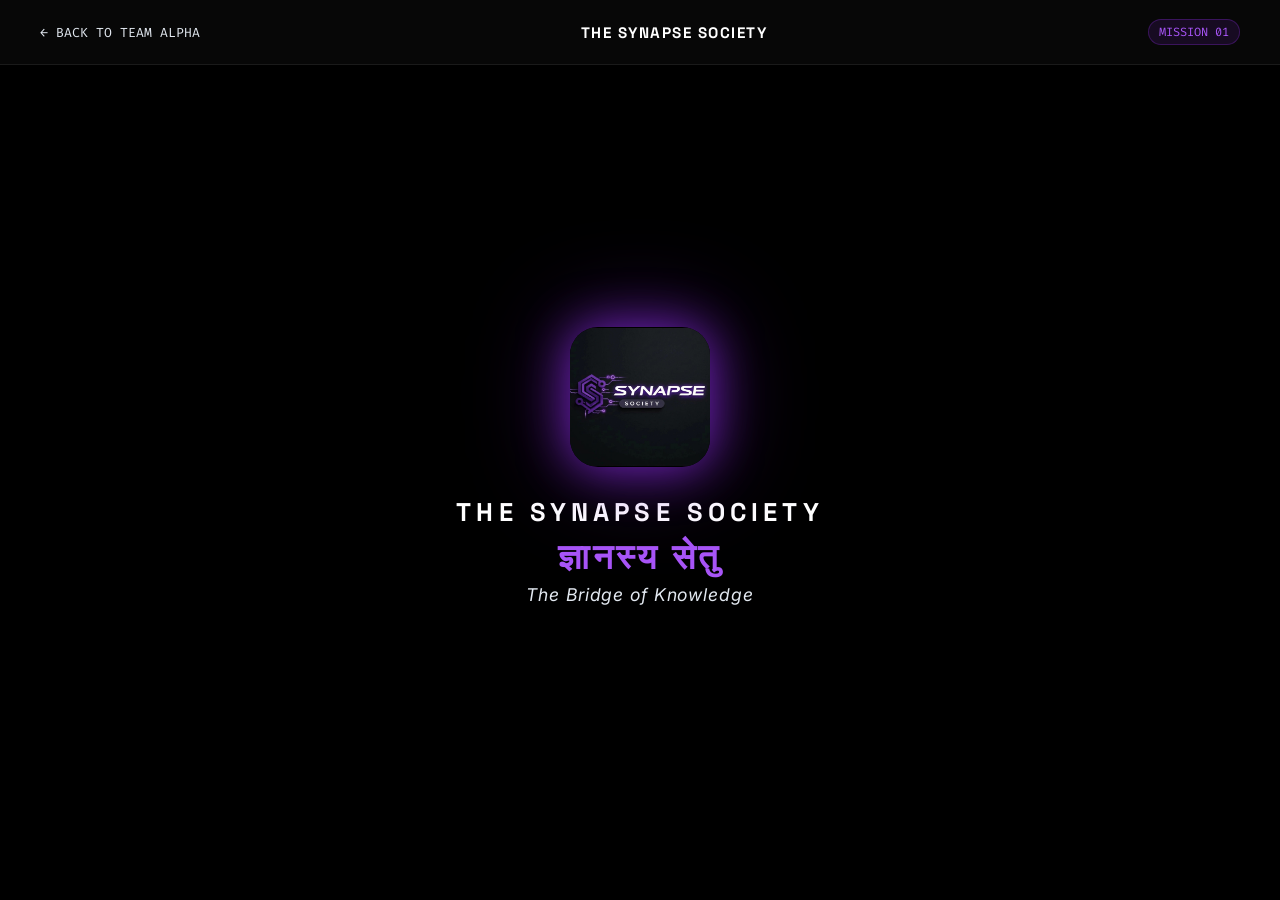
==== commit ca60c385: "abracadabra" ====
--- a/missions/alpha-m1.html
+++ b/missions/alpha-m1.html
@@ -7,336 +7,349 @@
   <link rel="stylesheet" href="../assets/css/main.css">
   <link rel="stylesheet" href="../assets/css/animations.css">
   <link rel="stylesheet" href="../assets/css/missions.css">
+  <link href="https://fonts.googleapis.com/css2?family=Fira+Code:wght@400;600;700&family=Inter:wght@300;400;500;600;700&family=Space+Grotesk:wght@600;700;800&display=swap" rel="stylesheet">
   <style>
-    /* ── Group Cards ─────────── */
-    .group-cards-row { display:flex; gap:2rem; align-items:stretch; justify-content:center; max-width:760px; width:90%; }
-    .group-card {
-      flex:1; padding:2.2rem 1.8rem; border-radius:20px; cursor:pointer;
-      background:rgba(20,16,38,0.7); backdrop-filter:blur(20px);
-      border:2px solid transparent; display:flex; flex-direction:column;
-      align-items:center; gap:1rem; transition:all 0.35s ease;
-      position:relative; overflow:hidden;
-    }
-    .group-card::before {
-      content:''; position:absolute; inset:0; border-radius:20px;
-      background: linear-gradient(135deg,rgba(138,43,226,0.15),transparent);
-      opacity:0; transition:opacity 0.3s;
-    }
-    .group-card.even-card { border-color:rgba(168,85,247,0.4); }
-    .group-card.odd-card  { border-color:rgba(0,243,255,0.4); }
-    .group-card:hover     { transform:translateY(-6px); }
-    .group-card:hover::before { opacity:1; }
-    .group-card.even-card:hover { box-shadow:0 20px 50px rgba(168,85,247,0.3); border-color:var(--neon-purple); }
-    .group-card.odd-card:hover  { box-shadow:0 20px 50px rgba(0,243,255,0.25); border-color:var(--accent-cyan); }
-    .group-card.selected.even-card { border-color:var(--neon-purple); box-shadow:0 0 40px rgba(168,85,247,0.5); }
-    .group-card.selected.odd-card  { border-color:var(--accent-cyan);  box-shadow:0 0 40px rgba(0,243,255,0.4); }
-    .group-card-letter { font-family:'Space Grotesk',sans-serif; font-size:3rem; font-weight:800; }
-    .group-card.even-card .group-card-letter { color:var(--neon-purple); text-shadow:0 0 20px var(--neon-purple); }
-    .group-card.odd-card  .group-card-letter { color:var(--accent-cyan);  text-shadow:0 0 20px var(--accent-cyan); }
-    .group-card-title { font-family:'Space Grotesk',sans-serif; font-size:1.2rem; font-weight:700; color:#fff; letter-spacing:0.05em; }
-    .group-card-sub   { font-size:0.85rem; color:var(--text-muted); }
-    /* ── Image Reveal ────────── */
-    .image-reveal-wrap { display:flex; gap:2rem; align-items:stretch; justify-content:center; max-width:900px; width:90%; }
-    .image-panel {
-      flex:1; border-radius:16px; overflow:hidden;
-      border:2px solid var(--border-glass-bright);
-      position:relative; background:#000;
-      box-shadow:0 0 30px rgba(168,85,247,0.3);
-    }
-    .image-panel img { width:100%; height:260px; object-fit:cover; display:block; filter:brightness(0.9); }
-    .image-panel-label {
-      position:absolute; top:10px; left:50%; transform:translateX(-50%);
-      font-family:'Fira Code',monospace; font-size:0.72rem; font-weight:700;
-      letter-spacing:0.15em; padding:4px 14px; border-radius:20px;
-    }
-    .image-panel.even .image-panel-label { background:rgba(168,85,247,0.8); color:#fff; }
-    .image-panel.odd  .image-panel-label { background:rgba(0,243,255,0.7);   color:#000; }
-    .image-panel.blurred img { filter:blur(30px) brightness(0.3); }
-    /* ── Tips Cards ──────────── */
-    .tips-grid { display:flex; flex-wrap:wrap; gap:1rem; justify-content:center; max-width:780px; width:90%; }
-    .tip-card {
-      flex:0 0 calc(25% - 1rem); min-width:150px;
-      padding:1.2rem 1rem; border-radius:14px; text-align:center;
-      background:rgba(20,16,38,0.7); border:1px solid var(--border-glass);
-      backdrop-filter:blur(16px); transition:all 0.3s ease; cursor:default;
-    }
-    .tip-card:hover { border-color:var(--neon-purple); box-shadow:0 0 20px rgba(168,85,247,0.3); transform:translateY(-4px); }
-    .tip-icon { font-size:2rem; margin-bottom:0.5rem; }
-    .tip-label { font-size:0.82rem; font-weight:600; color:var(--text-sub); }
-    /* ── Submission ─────────── */
-    .character-card {
-      width:220px; padding:2rem 1.5rem; border-radius:20px; text-align:center;
-      background:linear-gradient(135deg,rgba(138,43,226,0.3),rgba(0,243,255,0.1));
-      border:2px solid var(--neon-purple); box-shadow:0 0 40px rgba(168,85,247,0.4);
-      animation:cardReveal 1s cubic-bezier(0.16,1,0.3,1) both;
-    }
-    @keyframes cardReveal {
-      from { opacity:0; transform:translateY(30px) scale(0.8); }
-      to   { opacity:1; transform:translateY(0) scale(1); }
-    }
-    .badge-unlock {
-      display:inline-block; padding:6px 16px; border-radius:20px; margin-top:0.5rem;
-      background:rgba(245,158,11,0.2); border:1px solid rgba(245,158,11,0.5);
-      font-family:'Fira Code',monospace; font-size:0.72rem; color:#F59E0B; letter-spacing:0.08em;
-    }
-    /* ── Mission Timer Ring ─── */
-    .mission-big-timer { position:relative; width:260px; height:260px; margin:0 auto; }
-    .mission-big-timer svg { position:absolute; inset:0; width:100%; height:100%; transform:rotate(-90deg); }
-    .big-timer-track { fill:none; stroke:rgba(255,255,255,0.05); stroke-width:10; }
-    .big-timer-fill  { fill:none; stroke:var(--neon-purple); stroke-width:10; stroke-linecap:round;
-                       filter:drop-shadow(0 0 12px var(--neon-purple)); transition:stroke-dashoffset 1s linear; }
-    .big-timer-center { position:absolute; inset:0; display:flex; flex-direction:column; align-items:center; justify-content:center; }
-    .big-timer-digits { font-family:'Fira Code',monospace; font-size:3rem; font-weight:700; color:#fff; }
-    .big-timer-orbit  {
-      position:absolute; inset:-8px; border-radius:50%;
-      border:2px dashed rgba(168,85,247,0.3);
-      animation:orbitSpin 8s linear infinite;
-    }
-    @keyframes orbitSpin { to { transform:rotate(360deg); } }
-    .orbit-particle {
-      position:absolute; width:8px; height:8px; border-radius:50%;
-      background:var(--neon-purple); box-shadow:0 0 8px var(--neon-purple);
-      top:-4px; left:50%; margin-left:-4px;
-    }
+    body { background: #090909; overflow-x: hidden; font-family: 'Inter', sans-serif; color: #fff; }
+
+    /* Top Navigation Bar */
+    .mission-header-bar {
+      position: fixed; top: 0; left: 0; right: 0; z-index: 100;
+      display: flex; align-items: center; justify-content: space-between;
+      padding: 1.2rem 2.5rem;
+      background: rgba(9, 9, 9, 0.85); backdrop-filter: blur(16px);
+      border-bottom: 1px solid rgba(255, 255, 255, 0.08);
+    }
+    .mh-back {
+      display: flex; align-items: center; gap: 8px;
+      color: var(--text-sub); text-decoration: none;
+      font-family: 'Fira Code', monospace; font-size: 0.82rem;
+      transition: all 0.3s ease;
+    }
+    .mh-back:hover { color: #fff; transform: translateX(-3px); }
+    .mh-brand {
+      font-family: 'Space Grotesk', sans-serif; font-size: 0.95rem; font-weight: 700;
+      color: #fff; letter-spacing: 0.1em;
+    }
+    .mh-badge {
+      font-family: 'Fira Code', monospace; font-size: 0.75rem;
+      color: var(--neon-purple); background: rgba(138,43,226,0.12);
+      border: 1px solid rgba(138,43,226,0.3); padding: 4px 10px; border-radius: 20px;
+    }
+
+    /* Cinematic Opening Section */
+    #stage-1 {
+      position: absolute; inset: 0;
+      display: flex; flex-direction: column; align-items: center; justify-content: center;
+      background: #000; z-index: 50; transition: transform 1.2s cubic-bezier(0.16, 1, 0.3, 1), opacity 1s ease;
+    }
+    #stage-1.fade-up {
+      transform: translateY(-100%); opacity: 0; pointer-events: none;
+    }
+    .opening-logo-container {
+      position: relative; width: 140px; height: 140px; margin-bottom: 1.8rem;
+    }
+    .opening-logo-img {
+      width: 100%; height: 100%; border-radius: 28px; object-fit: contain;
+      box-shadow: 0 0 50px rgba(138, 43, 226, 0.8), 0 0 100px rgba(138, 43, 226, 0.4);
+      opacity: 0; transform: scale(0.85); animation: logoFadeZoom 3s ease-out forwards;
+    }
+    @keyframes logoFadeZoom {
+      0% { opacity: 0; transform: scale(0.85); filter: blur(10px); }
+      50% { opacity: 1; transform: scale(1.05); filter: blur(0px); }
+      100% { opacity: 1; transform: scale(1); filter: blur(0px); }
+    }
+
+    /* Glitch Overlay Effect */
+    .glitch-overlay {
+      position: fixed; inset: 0; z-index: 999; pointer-events: none; opacity: 0;
+      background: rgba(138, 43, 226, 0.2);
+    }
+    .glitch-overlay.active {
+      animation: glitchFlash 0.4s ease forwards;
+    }
+    @keyframes glitchFlash {
+      0% { opacity: 0; transform: skewX(0deg); }
+      20% { opacity: 0.9; transform: skewX(10deg); background: rgba(0, 243, 255, 0.25); }
+      40% { opacity: 0.2; transform: skewX(-10deg); }
+      60% { opacity: 0.8; transform: skewX(5deg); background: rgba(138, 43, 226, 0.3); }
+      100% { opacity: 0; transform: skewX(0deg); }
+    }
+
+    /* Single Image Box */
+    .single-image-box {
+      position: relative;
+      max-width: 800px; width: 90vw; height: 55vh;
+      border-radius: 20px; overflow: hidden;
+      border: 2px solid rgba(138, 43, 226, 0.4);
+      box-shadow: 0 0 40px rgba(138, 43, 226, 0.25);
+      background: #000; display: flex; align-items: center; justify-content: center;
+      margin-bottom: 1.5rem;
+    }
+    .single-image-box img { width: 100%; height: 100%; object-fit: contain; display: block; }
   </style>
 </head>
 <body>
-  <canvas id="neural-canvas"></canvas>
-  <div class="ambient-glow top-left"></div>
-  <div class="ambient-glow bottom-right"></div>
-  <div class="grid-overlay"></div>
-  <div class="glitch-fx" id="glitch-fx"></div>
-  <div class="energy-pulse-overlay" id="energy-pulse"></div>
-
-  <!-- Top Bar -->
-  <header class="mission-top-bar">
-    <a href="../index.html" class="mission-top-logo">
-      <img src="../assets/images/synapse_logo.jpg" alt="Synapse">
-      <span>THE SYNAPSE SOCIETY</span>
+
+  <!-- Glitch Transition Layer -->
+  <div class="glitch-overlay" id="glitch-overlay"></div>
+
+  <!-- Neural Canvas Background -->
+  <div class="canvas-background">
+    <canvas id="hero-canvas"></canvas>
+    <div class="glow-orb orb-1"></div>
+    <div class="glow-orb orb-2"></div>
+    <div class="grid-overlay"></div>
+  </div>
+
+  <!-- Top Header Navigation -->
+  <header class="mission-header-bar">
+    <a href="../index.html?team=alpha" class="mh-back">
+      <span>←</span> BACK TO TEAM ALPHA
     </a>
-    <div class="mission-top-center" id="stage-indicator">STAGE 1 / 12</div>
-    <div class="mission-top-right">
-      <a href="../index.html" class="mission-home-btn">← Home</a>
-    </div>
+    <div class="mh-brand">THE SYNAPSE SOCIETY</div>
+    <div class="mh-badge">MISSION 01</div>
   </header>
 
-  <!-- ══════════════════════════ STAGES ══════════════════════════════════ -->
-
-  <!-- STAGE 1: Opening -->
+  <!-- Presenter Control FAB -->
+  <button class="presenter-fab" id="presenter-fab" title="Presenter Control Panel (Press P)">
+    ⚙ PRESENT CONTROL
+  </button>
+
+  <!-- Presenter Control Panel -->
+  <div class="presenter-panel" id="presenter-panel">
+    <div class="presenter-panel-header">
+      <span class="pp-title">⚡ PRESENTER CONTROL PANEL</span>
+      <span class="pp-hint">Keyboard shortcut: P</span>
+    </div>
+    <div class="presenter-panel-body">
+      <div class="pp-group">
+        <label class="pp-label">Jump to Stage</label>
+        <div class="pp-row">
+          <select id="pp-stage-select" class="pp-select">
+            <option value="1">1: Opening Animation</option>
+            <option value="2">2: Intro Screen</option>
+            <option value="3">3: Mission Brief</option>
+            <option value="4">4: Image Prep</option>
+            <option value="5">5: Countdown</option>
+            <option value="6">6: Image Reveal</option>
+            <option value="7">7: Objective</option>
+            <option value="8">8: Rules</option>
+            <option value="9">9: Tips</option>
+            <option value="10">10: 5-Min Timer</option>
+            <option value="11">11: Closing</option>
+          </select>
+          <button id="pp-jump-btn" class="pp-btn">JUMP</button>
+        </div>
+      </div>
+      <div class="pp-group">
+        <label class="pp-label">Timer Controls</label>
+        <div class="pp-row">
+          <button id="pp-timer-start" class="pp-btn pp-btn-green">Start</button>
+          <button id="pp-timer-pause" class="pp-btn pp-btn-yellow">Pause</button>
+          <button id="pp-timer-reset" class="pp-btn pp-btn-red">Reset</button>
+        </div>
+      </div>
+      <div class="pp-group">
+        <label class="pp-label">Quick Actions</label>
+        <div class="pp-row">
+          <button id="pp-restart" class="pp-btn" style="width:100%;">Restart Mission</button>
+        </div>
+      </div>
+    </div>
+  </div>
+
+  <!-- STAGES -->
+
+  <!-- STAGE 1: Opening Animation (Black Screen -> Logo Fade & Glow -> Text -> Slide Up) -->
   <section class="stage active" id="stage-1">
-    <div class="intro-logo-box float-element" style="margin-bottom:2rem;">
-      <img src="../assets/images/synapse_logo.jpg" alt="Synapse Logo" class="intro-logo-img assembled">
-    </div>
-    <p class="mission-label">THE SYNAPSE SOCIETY</p>
-    <h1 class="mission-title-xl" style="margin-bottom:0.3rem;">ज्ञानस्य सेतु</h1>
-    <p style="color:var(--text-muted);font-size:1rem;margin-bottom:2.5rem;font-style:italic;">The Bridge of Knowledge</p>
-    <button class="btn-mission-primary" id="s1-next">
-      ENTER MISSION
-      <svg width="18" height="18" fill="none" viewBox="0 0 24 24"><path stroke="currentColor" stroke-linecap="round" stroke-linejoin="round" stroke-width="2" d="M13 7l5 5m0 0l-5 5m5-5H6"/></svg>
+    <div class="opening-logo-container">
+      <img src="../assets/images/synapse_logo.jpg" alt="Synapse Logo" class="opening-logo-img">
+    </div>
+    <div style="font-family:'Space Grotesk',sans-serif;font-size:1.6rem;font-weight:700;letter-spacing:0.2em;color:#fff;margin-bottom:0.4rem;">
+      THE SYNAPSE SOCIETY
+    </div>
+    <div style="font-family:'Space Grotesk',sans-serif;font-size:2.2rem;font-weight:800;color:var(--neon-purple);letter-spacing:0.1em;margin-bottom:0.3rem;">
+      ज्ञानस्य सेतु
+    </div>
+    <div style="color:var(--text-sub);font-size:1.1rem;font-style:italic;letter-spacing:0.05em;">
+      The Bridge of Knowledge
+    </div>
+  </section>
+
+  <!-- STAGE 2: Intro Screen -->
+  <section class="stage" id="stage-2">
+    <div style="font-family:'Fira Code',monospace;font-size:0.85rem;color:var(--accent-cyan);letter-spacing:0.2em;margin-bottom:0.8rem;">TEAM ALPHA // MISSION PROTOCOL</div>
+    <h1 class="mission-title-xl" style="font-size:4rem;margin-bottom:0.4rem;">MISSION 01</h1>
+    <h2 style="font-family:'Space Grotesk',sans-serif;font-size:2rem;font-weight:700;color:var(--neon-purple);letter-spacing:0.08em;margin-bottom:1.5rem;">
+      Prompt Engineering Challenge
+    </h2>
+    <p style="font-size:1.25rem;color:var(--text-sub);max-width:680px;line-height:1.6;margin-bottom:2.5rem;font-style:italic;">
+      "Every masterpiece created by AI begins with a single prompt."
+    </p>
+    <button class="btn-mission-primary" id="s2-next" style="padding:16px 40px;font-size:1.1rem;box-shadow:0 0 35px rgba(138,43,226,0.6);">
+      BEGIN MISSION →
     </button>
   </section>
 
-  <!-- STAGE 2: Mission Intro -->
-  <section class="stage" id="stage-2">
-    <p class="mission-label">TEAM ALPHA // PROTOCOL ACTIVE</p>
-    <h1 class="mission-title-xl">MISSION 01</h1>
-    <h2 style="font-family:'Space Grotesk',sans-serif;font-size:1.6rem;font-weight:600;color:var(--neon-purple);margin-bottom:1rem;">Prompt Engineering Challenge</h2>
-    <p class="mission-subtitle">"Every masterpiece created by AI begins with a single prompt."</p>
-    <button class="btn-mission-primary" id="s2-next">
-      BEGIN MISSION
-      <svg width="18" height="18" fill="none" viewBox="0 0 24 24"><path stroke="currentColor" stroke-linecap="round" stroke-linejoin="round" stroke-width="2" d="M13 7l5 5m0 0l-5 5m5-5H6"/></svg>
-    </button>
-  </section>
-
-  <!-- STAGE 3: Mission Brief (typewriter) -->
+  <!-- STAGE 3: Mission Brief -->
   <section class="stage" id="stage-3">
-    <div class="glass-mission-card" style="max-width:720px;width:90%;text-align:left;">
-      <div style="display:flex;align-items:center;gap:8px;margin-bottom:1.2rem;">
-        <div style="width:10px;height:10px;border-radius:50%;background:#F43F5E;"></div>
-        <div style="width:10px;height:10px;border-radius:50%;background:#F59E0B;"></div>
-        <div style="width:10px;height:10px;border-radius:50%;background:#10B981;"></div>
-        <span style="font-family:'Fira Code',monospace;font-size:0.75rem;color:var(--text-muted);margin-left:0.5rem;">SYNAPSE_TERMINAL v2.0</span>
-      </div>
-      <div class="typewriter-box" id="brief-text"></div>
+    <div class="glass-mission-card" style="max-width:760px;width:92%;padding:2.2rem;text-align:left;">
+      <!-- Terminal Header Bar -->
+      <div style="display:flex;align-items:center;justify-content:space-between;margin-bottom:1.2rem;border-bottom:1px solid rgba(255,255,255,0.1);padding-bottom:0.8rem;">
+        <div style="display:flex;align-items:center;gap:8px;">
+          <div style="width:10px;height:10px;border-radius:50%;background:#F43F5E;"></div>
+          <div style="width:10px;height:10px;border-radius:50%;background:#F59E0B;"></div>
+          <div style="width:10px;height:10px;border-radius:50%;background:#10B981;"></div>
+          <span style="font-family:'Fira Code',monospace;font-size:0.78rem;color:var(--text-muted);margin-left:0.5rem;">SYNAPSE_CORE_AI v4.2</span>
+        </div>
+        <div style="font-family:'Fira Code',monospace;font-size:0.75rem;color:var(--accent-cyan);">STATUS: ACTIVE</div>
+      </div>
+
+      <!-- Boot Status Lines -->
+      <div id="boot-status-box" style="font-family:'Fira Code',monospace;font-size:0.9rem;color:var(--accent-cyan);margin-bottom:1rem;line-height:1.6;">
+        SYSTEM BOOTING...<br>
+        <span style="color:#10B981;">[✓] Artificial Intelligence Core Activated</span><br>
+        <span style="color:var(--neon-purple);">[!] MISSION RECEIVED</span>
+      </div>
+
+      <!-- Typewriter Output Box -->
+      <div class="typewriter-box" id="brief-text" style="min-height:180px;font-size:1.05rem;line-height:1.8;color:#fff;"></div>
       <div id="brief-cursor" class="typewriter-cursor" style="display:none;"></div>
     </div>
-    <button class="btn-mission-secondary" id="s3-next" style="margin-top:1.5rem;display:none;">CONTINUE →</button>
-  </section>
-
-  <!-- STAGE 4: Group Selection -->
+    <button class="btn-mission-secondary" id="s3-next" style="margin-top:1.8rem;display:none;">CONTINUE →</button>
+  </section>
+
+  <!-- STAGE 4: Image Preparation -->
   <section class="stage" id="stage-4">
-    <p class="mission-label">AGENT ASSIGNMENT</p>
-    <h2 class="mission-title-lg" style="margin-bottom:0.4rem;">Select Your Group</h2>
-    <p style="color:var(--text-muted);margin-bottom:2rem;font-size:0.9rem;">Choose based on your roll number</p>
-    <div class="group-cards-row">
-      <div class="group-card even-card" id="card-even">
-        <div class="group-card-letter">A</div>
-        <div class="group-card-title">OPTION A</div>
-        <div class="group-card-sub">Even Roll Numbers</div>
-        <div style="font-size:0.8rem;color:var(--neon-purple);font-family:'Fira Code',monospace;margin-top:0.3rem;">PURPLE PROTOCOL</div>
-      </div>
-      <div class="group-card odd-card" id="card-odd">
-        <div class="group-card-letter">B</div>
-        <div class="group-card-title">OPTION B</div>
-        <div class="group-card-sub">Odd Roll Numbers</div>
-        <div style="font-size:0.8rem;color:var(--accent-cyan);font-family:'Fira Code',monospace;margin-top:0.3rem;">CYAN PROTOCOL</div>
-      </div>
-    </div>
-    <button class="btn-mission-secondary" id="s4-next" style="margin-top:2rem;opacity:0.4;pointer-events:none;" disabled>CONFIRM GROUP →</button>
-  </section>
-
-  <!-- STAGE 5: Image Preparation -->
+    <p class="mission-label">PHASE 01 // MEMORIZATION</p>
+    <h2 class="mission-title-lg">Prepare For Visual Memory</h2>
+    <p class="mission-subtitle" style="margin-bottom:2rem;">Two images will be displayed for exactly 10 SECONDS EACH. Focus on details, lighting, colors, and structure.</p>
+    <button class="btn-mission-primary" id="s4-next">READY — START COUNTDOWN</button>
+  </section>
+
+  <!-- STAGE 5: 3-2-1 Countdown -->
   <section class="stage" id="stage-5">
-    <p class="mission-label" style="color:#F59E0B;letter-spacing:0.2em;">⚠ PREPARE YOURSELF</p>
-    <h2 class="mission-title-lg" style="margin-bottom:0.8rem;">Observe Every Detail</h2>
-    <div class="glass-mission-card" style="max-width:480px;padding:1.5rem 2rem;margin-bottom:2rem;">
-      <p style="font-size:1rem;color:var(--text-sub);line-height:1.8;">
-        An image will appear for exactly<br>
-        <span style="color:var(--neon-purple);font-weight:800;font-size:1.5rem;">5 SECONDS</span><br>
-        Memorize every detail. You cannot view it again.
-      </p>
-    </div>
-    <div style="display:flex;gap:1.5rem;align-items:center;justify-content:center;margin-bottom:2rem;">
-      <div id="countdown-3" style="font-family:'Space Grotesk',sans-serif;font-size:5rem;font-weight:800;color:var(--neon-purple);opacity:0;transition:all 0.4s ease;">3</div>
-      <div id="countdown-2" style="font-family:'Space Grotesk',sans-serif;font-size:5rem;font-weight:800;color:var(--neon-purple);opacity:0;transition:all 0.4s ease;">2</div>
-      <div id="countdown-1" style="font-family:'Space Grotesk',sans-serif;font-size:5rem;font-weight:800;color:var(--neon-purple);opacity:0;transition:all 0.4s ease;">1</div>
+    <p class="mission-label" style="color:#F59E0B;">⚠ GET READY</p>
+    <h2 class="mission-title-lg" style="margin-bottom:2rem;">Images Revealing In...</h2>
+    <div style="display:flex;gap:2rem;align-items:center;justify-content:center;margin-bottom:2.5rem;">
+      <div id="countdown-3" style="font-family:'Space Grotesk',sans-serif;font-size:6rem;font-weight:800;color:var(--neon-purple);opacity:0;transition:all 0.4s ease;">3</div>
+      <div id="countdown-2" style="font-family:'Space Grotesk',sans-serif;font-size:6rem;font-weight:800;color:var(--neon-purple);opacity:0;transition:all 0.4s ease;">2</div>
+      <div id="countdown-1" style="font-family:'Space Grotesk',sans-serif;font-size:6rem;font-weight:800;color:var(--neon-purple);opacity:0;transition:all 0.4s ease;">1</div>
     </div>
     <button class="btn-mission-primary" id="s5-start">START COUNTDOWN</button>
   </section>
 
-  <!-- STAGE 6: Image Reveal (5 seconds) -->
+  <!-- STAGE 6: Image Reveal (10s Image 1 -> 10s Image 2) -->
   <section class="stage" id="stage-6">
-    <p class="mission-label" style="color:#F43F5E;letter-spacing:0.2em;">⏱ MEMORIZE NOW</p>
-    <div class="image-reveal-wrap" id="image-reveal-wrap">
-      <div class="image-panel even" id="even-panel">
-        <div class="image-panel-label">EVEN</div>
-        <img id="even-img" src="../assets/images/challenge_01_spiderman.jpg" alt="Even Group Image">
-      </div>
-      <div class="image-panel odd" id="odd-panel">
-        <div class="image-panel-label">ODD</div>
-        <img id="odd-img" src="../assets/images/challenge_02_groot.jpg" alt="Odd Group Image">
-      </div>
-    </div>
-    <div class="circular-timer-wrap" style="width:100px;height:100px;margin:1.2rem auto 0;">
-      <svg viewBox="0 0 100 100">
-        <circle class="timer-track" cx="50" cy="50" r="42"/>
-        <circle id="reveal-timer-ring" class="timer-fill" cx="50" cy="50" r="42"
-          style="stroke-dasharray:263.9;stroke-dashoffset:0;"/>
-      </svg>
-      <div class="timer-center">
-        <div id="reveal-countdown" class="timer-digits" style="font-size:1.5rem;">5</div>
-      </div>
+    <p class="mission-label" id="reveal-image-label" style="color:#F43F5E;letter-spacing:0.2em;margin-bottom:1rem;">⏱ MEMORIZE IMAGE 1 / 2</p>
+
+    <!-- Single Full Image Display Box -->
+    <div class="single-image-box">
+      <img id="challenge-img" src="../assets/images/challenge_01_spiderman.jpg" alt="Challenge Image">
+    </div>
+
+    <!-- Timer Ring & Controls -->
+    <div style="display:flex;align-items:center;gap:1.5rem;justify-content:center;">
+      <div class="circular-timer-wrap" style="width:70px;height:70px;">
+        <svg viewBox="0 0 100 100">
+          <circle class="timer-track" cx="50" cy="50" r="42"/>
+          <circle id="reveal-timer-ring" class="timer-fill" cx="50" cy="50" r="42"
+            style="stroke-dasharray:263.9;stroke-dashoffset:0;"/>
+        </svg>
+        <div class="timer-center">
+          <div id="reveal-countdown" class="timer-digits" style="font-size:1.3rem;">10</div>
+        </div>
+      </div>
+
+      <button class="btn-mission-primary" id="switch-img-btn" style="padding:12px 24px;font-size:0.9rem;">
+        NEXT IMAGE (GROOT) →
+      </button>
     </div>
   </section>
 
   <!-- STAGE 7: Mission Objective -->
   <section class="stage" id="stage-7">
-    <p class="mission-label">MISSION OBJECTIVE</p>
-    <h2 class="mission-title-lg" style="margin-bottom:1.5rem;">Your Mission</h2>
-    <div style="display:flex;flex-wrap:wrap;gap:1rem;justify-content:center;max-width:700px;margin-bottom:2rem;">
-      <div class="glass-mission-card" style="flex:0 0 calc(50% - 0.5rem);padding:1.2rem;text-align:left;min-width:260px;">
-        <div style="font-size:1.5rem;margin-bottom:0.5rem;">👁</div>
-        <div style="font-family:'Space Grotesk',sans-serif;font-weight:700;color:#fff;margin-bottom:0.3rem;">Observe</div>
-        <div style="font-size:0.85rem;color:var(--text-muted);">Study every element you saw in the image.</div>
-      </div>
-      <div class="glass-mission-card" style="flex:0 0 calc(50% - 0.5rem);padding:1.2rem;text-align:left;min-width:260px;">
-        <div style="font-size:1.5rem;margin-bottom:0.5rem;">🧠</div>
-        <div style="font-family:'Space Grotesk',sans-serif;font-weight:700;color:#fff;margin-bottom:0.3rem;">Remember</div>
-        <div style="font-size:0.85rem;color:var(--text-muted);">Lock in lighting, colors, style, and composition.</div>
-      </div>
-      <div class="glass-mission-card" style="flex:0 0 calc(50% - 0.5rem);padding:1.2rem;text-align:left;min-width:260px;">
-        <div style="font-size:1.5rem;margin-bottom:0.5rem;">✍️</div>
-        <div style="font-family:'Space Grotesk',sans-serif;font-weight:700;color:#fff;margin-bottom:0.3rem;">Describe</div>
-        <div style="font-size:0.85rem;color:var(--text-muted);">Write a prompt capturing every detail.</div>
-      </div>
-      <div class="glass-mission-card" style="flex:0 0 calc(50% - 0.5rem);padding:1.2rem;text-align:left;min-width:260px;">
-        <div style="font-size:1.5rem;margin-bottom:0.5rem;">🤖</div>
-        <div style="font-family:'Space Grotesk',sans-serif;font-weight:700;color:#fff;margin-bottom:0.3rem;">Generate</div>
-        <div style="font-size:0.85rem;color:var(--text-muted);">Use Gemini to recreate the image from your prompt.</div>
-      </div>
-    </div>
-    <p class="mission-quote">The better your prompt, the closer your AI recreation. Think like a Prompt Engineer.</p>
-    <button class="btn-mission-secondary" id="s7-next" style="margin-top:1.8rem;">VIEW RULES →</button>
-  </section>
-
-  <!-- STAGE 8: Rules -->
+    <p class="mission-label">PHASE 02 // PROMPT RECREATION</p>
+    <h2 class="mission-title-lg" style="margin-bottom:1rem;">Your Objective</h2>
+    <div class="glass-mission-card" style="max-width:650px;width:90%;padding:2rem;text-align:left;line-height:1.8;">
+      <p style="color:var(--text-sub);font-size:1rem;margin-bottom:1rem;">
+        Use your memory to write a detailed, highly descriptive prompt in Gemini that recreates the images as accurately as possible.
+      </p>
+      <p style="color:var(--text-sub);font-size:1rem;">
+        Include art style, subject details, background environment, camera angles, and lighting parameters.
+      </p>
+    </div>
+    <button class="btn-mission-secondary" id="s7-next" style="margin-top:2rem;">VIEW RULES →</button>
+  </section>
+
+  <!-- STAGE 8: Mission Rules -->
   <section class="stage" id="stage-8">
     <p class="mission-label">MISSION PROTOCOL</p>
-    <h2 class="mission-title-lg" style="margin-bottom:1.5rem;">Rules</h2>
-    <ul class="rules-list" id="rules-list">
-      <li class="rule-item"><span class="rule-icon">✓</span>Individual Challenge — Every agent works alone</li>
-      <li class="rule-item"><span class="rule-icon">✓</span>One Prompt Per Student — Make it count</li>
-      <li class="rule-item"><span class="rule-icon">✓</span>No Discussion — Keep your prompt secret</li>
-      <li class="rule-item"><span class="rule-icon">✓</span>No Image Search — Trust your memory</li>
-      <li class="rule-item"><span class="rule-icon">✓</span>Think Like an AI Engineer</li>
-      <li class="rule-item"><span class="rule-icon">⏱</span>Time Limit: 5 Minutes</li>
+    <h2 class="mission-title-lg" style="margin-bottom:1.5rem;">Challenge Rules</h2>
+    <ul class="rules-list" id="rules-list" style="max-width:550px;margin:0 auto 2rem;">
+      <li class="rule-item"><span class="rule-icon">✓</span>Individual Challenge — Every student writes independently</li>
+      <li class="rule-item"><span class="rule-icon">✓</span>Memory Only — No peak back at reference images</li>
+      <li class="rule-item"><span class="rule-icon">✓</span>5 Minutes — Complete prompt writing before time expires</li>
+      <li class="rule-item"><span class="rule-icon">✓</span>One Prompt Submission — Make your prompt count</li>
     </ul>
-    <button class="btn-mission-secondary" id="s8-next" style="margin-top:1.8rem;">VIEW TIPS →</button>
-  </section>
-
-  <!-- STAGE 9: Tips -->
+    <button class="btn-mission-secondary" id="s8-next">PROMPT TIPS →</button>
+  </section>
+
+  <!-- STAGE 9: Prompt Engineering Formula & Tips -->
   <section class="stage" id="stage-9">
-    <p class="mission-label">ENGINEER'S GUIDE</p>
-    <h2 class="mission-title-lg" style="margin-bottom:1.5rem;">Prompt Engineering Tips</h2>
-    <div class="tips-grid">
-      <div class="tip-card"><div class="tip-icon">🎨</div><div class="tip-label">Colors & Palette</div></div>
-      <div class="tip-card"><div class="tip-icon">💡</div><div class="tip-label">Lighting Style</div></div>
-      <div class="tip-card"><div class="tip-icon">📷</div><div class="tip-label">Camera Angle</div></div>
-      <div class="tip-card"><div class="tip-icon">🌧</div><div class="tip-label">Atmosphere</div></div>
-      <div class="tip-card"><div class="tip-icon">🤖</div><div class="tip-label">Objects & Subjects</div></div>
-      <div class="tip-card"><div class="tip-icon">✨</div><div class="tip-label">Small Details</div></div>
-      <div class="tip-card"><div class="tip-icon">🌅</div><div class="tip-label">Background</div></div>
-      <div class="tip-card"><div class="tip-icon">🎭</div><div class="tip-label">Art Style</div></div>
-    </div>
-    <button class="btn-mission-primary" id="s9-next" style="margin-top:2rem;">START CHALLENGE →</button>
-  </section>
-
-  <!-- STAGE 10: 5-Minute Timer -->
+    <p class="mission-label">PROMPT ENGINEERING GUIDE</p>
+    <h2 class="mission-title-lg" style="margin-bottom:1.5rem;">Formula for Great Prompts</h2>
+    <div style="display:grid;grid-template-columns:repeat(auto-fit,minmax(200px,1fr));gap:1rem;max-width:750px;margin-bottom:2rem;text-align:left;">
+      <div class="glass-mission-card" style="padding:1.2rem;">
+        <div style="font-family:'Fira Code',monospace;font-size:0.75rem;color:var(--neon-purple);margin-bottom:0.3rem;">01 // SUBJECT</div>
+        <div style="font-family:'Space Grotesk',sans-serif;font-weight:700;color:#fff;font-size:0.95rem;margin-bottom:0.3rem;">What is in the image?</div>
+        <div style="font-size:0.8rem;color:var(--text-muted);">Character, objects, key focus.</div>
+      </div>
+      <div class="glass-mission-card" style="padding:1.2rem;">
+        <div style="font-family:'Fira Code',monospace;font-size:0.75rem;color:var(--accent-cyan);margin-bottom:0.3rem;">02 // ENVIRONMENT</div>
+        <div style="font-family:'Space Grotesk',sans-serif;font-weight:700;color:#fff;font-size:0.95rem;margin-bottom:0.3rem;">Where is it set?</div>
+        <div style="font-size:0.8rem;color:var(--text-muted);">Background, weather, location.</div>
+      </div>
+      <div class="glass-mission-card" style="padding:1.2rem;">
+        <div style="font-family:'Fira Code',monospace;font-size:0.75rem;color:#F59E0B;margin-bottom:0.3rem;">03 // STYLE</div>
+        <div style="font-family:'Space Grotesk',sans-serif;font-weight:700;color:#fff;font-size:0.95rem;margin-bottom:0.3rem;">What art style?</div>
+        <div style="font-size:0.8rem;color:var(--text-muted);">Photorealistic, 3D render, anime.</div>
+      </div>
+      <div class="glass-mission-card" style="padding:1.2rem;">
+        <div style="font-family:'Fira Code',monospace;font-size:0.75rem;color:#10B981;margin-bottom:0.3rem;">04 // LIGHTING</div>
+        <div style="font-family:'Space Grotesk',sans-serif;font-weight:700;color:#fff;font-size:0.95rem;margin-bottom:0.3rem;">How is it lit?</div>
+        <div style="font-size:0.8rem;color:var(--text-muted);">Cinematic neon, golden hour, moody.</div>
+      </div>
+    </div>
+    <button class="btn-mission-primary" id="s9-next">START 5-MINUTE TIMER →</button>
+  </section>
+
+  <!-- STAGE 10: 5-Minute Main Timer -->
   <section class="stage" id="stage-10">
-    <p class="mission-label" style="color:#F59E0B;">⚡ CHALLENGE IN PROGRESS</p>
-    <h2 class="mission-title-lg" style="margin-bottom:0.5rem;">5-Minute Challenge</h2>
-    <p style="color:var(--text-muted);margin-bottom:2rem;font-size:0.9rem;">Write your best prompt to recreate the image.</p>
-
-    <div class="mission-big-timer">
-      <svg viewBox="0 0 260 260" id="big-timer-svg">
-        <circle class="big-timer-track" cx="130" cy="130" r="114"/>
+    <p class="mission-label" style="color:#F59E0B;">⏱ PROMPT WRITING IN PROGRESS</p>
+    <h2 class="mission-title-lg" style="margin-bottom:1rem;">Write Your Prompt Now</h2>
+
+    <div class="big-timer-wrap" style="margin:1rem auto;">
+      <svg viewBox="0 0 260 260">
+        <circle class="timer-track" cx="130" cy="130" r="114"/>
         <circle id="big-timer-fill" class="big-timer-fill" cx="130" cy="130" r="114"
           style="stroke-dasharray:716.3;stroke-dashoffset:0;"/>
       </svg>
-      <div class="big-timer-center">
-        <div id="big-timer-digits" class="big-timer-digits">05:00</div>
-        <div class="timer-label">REMAINING</div>
-      </div>
-      <div class="big-timer-orbit">
-        <div class="orbit-particle"></div>
-      </div>
-    </div>
-
-    <div style="display:flex;gap:1rem;margin-top:1.5rem;">
+      <div class="timer-center">
+        <div id="big-timer-digits" class="timer-digits" style="font-size:2.8rem;">05:00</div>
+        <div class="timer-label" style="font-size:0.75rem;color:var(--text-muted);margin-top:4px;">MINUTES REMAINING</div>
+      </div>
+    </div>
+
+    <div style="display:flex;gap:1rem;justify-content:center;margin-top:1rem;">
       <button class="btn-mission-primary" id="timer-start-btn">▶ START TIMER</button>
       <button class="btn-mission-secondary" id="timer-pause-btn" style="display:none;">⏸ PAUSE</button>
     </div>
-    <button class="btn-mission-secondary" id="s10-next" style="margin-top:1rem;">TIME'S UP — SUBMIT</button>
-  </section>
-
-  <!-- STAGE 11: Submission / XP -->
+    <button class="btn-mission-secondary" id="s10-next" style="margin-top:1.5rem;">TIME'S UP — SUBMIT →</button>
+  </section>
+
+  <!-- STAGE 11: Closing Debrief -->
   <section class="stage" id="stage-11">
-    <p class="mission-label" style="color:#10B981;">✓ MISSION COMPLETE</p>
-    <h2 class="mission-title-lg" style="margin-bottom:0.5rem;background:linear-gradient(135deg,#fff,#10B981);-webkit-background-clip:text;-webkit-text-fill-color:transparent;">
-      Outstanding, Agent!
-    </h2>
-    <div class="character-card" style="margin:1.5rem auto;">
-      <div style="font-size:3rem;margin-bottom:0.5rem;">🏆</div>
-      <div style="font-family:'Space Grotesk',sans-serif;font-size:1rem;font-weight:700;color:#fff;margin-bottom:0.5rem;">PROMPT ENGINEER</div>
-      <div class="xp-badge">+100 XP</div>
-      <div class="badge-unlock">🔓 BADGE UNLOCKED</div>
-    </div>
-    <p style="color:var(--text-muted);max-width:450px;font-size:0.9rem;margin-bottom:2rem;">Your prompt has been submitted. The Synapse AI is evaluating your engineering precision.</p>
-    <button class="btn-mission-secondary" id="s11-next">PROCEED TO CLOSING →</button>
-  </section>
-
-  <!-- STAGE 12: Closing -->
-  <section class="stage" id="stage-12">
     <div style="text-align:center;max-width:600px;">
       <div class="intro-logo-box float-element" style="margin:0 auto 2rem;width:90px;height:90px;">
         <img src="../assets/images/synapse_logo.jpg" alt="Synapse Logo" class="intro-logo-img assembled" style="border-radius:18px;">
@@ -346,57 +359,19 @@
       <p style="color:var(--text-sub);font-size:1rem;line-height:1.8;margin-bottom:0.5rem;">You have successfully completed</p>
       <p style="color:var(--neon-purple);font-weight:700;font-size:1.2rem;margin-bottom:1.5rem;">Mission 01 — Prompt Engineering Challenge</p>
       <p style="color:var(--text-muted);font-size:0.9rem;line-height:1.6;margin-bottom:2rem;">Your Prompt Engineering journey has begun. The ability to speak to AI is the greatest skill of the modern engineer.</p>
-      <div style="display:flex;gap:1rem;justify-content:center;flex-wrap:wrap;">
+      <div style="display:flex;gap:1rem;justify-content:center;flex-wrap:wrap;margin-bottom:2rem;">
         <span style="color:var(--neon-purple);font-family:'Space Grotesk',sans-serif;font-weight:700;letter-spacing:0.1em;">INNOVATE</span>
         <span style="color:var(--text-muted);">•</span>
         <span style="color:var(--accent-cyan);font-family:'Space Grotesk',sans-serif;font-weight:700;letter-spacing:0.1em;">CREATE</span>
         <span style="color:var(--text-muted);">•</span>
         <span style="color:#fff;font-family:'Space Grotesk',sans-serif;font-weight:700;letter-spacing:0.1em;">LEAD</span>
       </div>
-      <a href="../index.html"><button class="btn-mission-secondary" style="margin-top:2rem;">RETURN HOME</button></a>
-    </div>
-  </section>
-
-  <!-- ══════════════ PRESENTER PANEL ══════════════════════════════════════ -->
-  <button class="presenter-toggle-fab" id="presenter-fab" title="Presenter Panel (P)">⚙</button>
-  <div class="presenter-panel" id="presenter-panel">
-    <h3>⚙ Presenter Panel</h3>
-    <label>Even Group Image</label>
-    <select id="pp-even-img">
-      <option value="../assets/images/challenge_01_spiderman.jpg">01 — Spiderman</option>
-      <option value="../assets/images/challenge_02_groot.jpg">02 — Groot</option>
-      <option value="../assets/images/challenge_03_underwater.jpg">03 — Underwater</option>
-      <option value="../assets/images/challenge_04_wizard.jpg">04 — Wizard</option>
-      <option value="../assets/images/challenge_05_cyber_samurai.png">05 — Cyber Samurai</option>
-      <option value="../assets/images/challenge_06_steampunk_airship.png">06 — Steampunk Airship</option>
-      <option value="../assets/images/challenge_07_alien_flora.png">07 — Alien Flora</option>
-      <option value="../assets/images/challenge_08_astronaut_nebula.png">08 — Astronaut Nebula</option>
-      <option value="../assets/images/challenge_09_ice_dragon.png">09 — Ice Dragon</option>
-      <option value="../assets/images/challenge_10_cyber_cat.png">10 — Cyber Cat</option>
-    </select>
-    <label>Odd Group Image</label>
-    <select id="pp-odd-img">
-      <option value="../assets/images/challenge_02_groot.jpg">02 — Groot</option>
-      <option value="../assets/images/challenge_01_spiderman.jpg">01 — Spiderman</option>
-      <option value="../assets/images/challenge_03_underwater.jpg">03 — Underwater</option>
-      <option value="../assets/images/challenge_04_wizard.jpg">04 — Wizard</option>
-      <option value="../assets/images/challenge_05_cyber_samurai.png">05 — Cyber Samurai</option>
-      <option value="../assets/images/challenge_06_steampunk_airship.png">06 — Steampunk Airship</option>
-      <option value="../assets/images/challenge_07_alien_flora.png">07 — Alien Flora</option>
-      <option value="../assets/images/challenge_08_astronaut_nebula.png">08 — Astronaut Nebula</option>
-      <option value="../assets/images/challenge_09_ice_dragon.png">09 — Ice Dragon</option>
-      <option value="../assets/images/challenge_10_cyber_cat.png">10 — Cyber Cat</option>
-    </select>
-    <button class="presenter-btn" id="pp-apply-images">✓ Apply Images</button>
-    <hr style="border-color:rgba(255,255,255,0.08);margin:1rem 0;">
-    <button class="presenter-btn" id="pp-prev">← Previous Stage</button>
-    <button class="presenter-btn" id="pp-next">Next Stage →</button>
-    <button class="presenter-btn" id="pp-reveal">▶ Start Image Reveal</button>
-    <button class="presenter-btn danger" id="pp-restart">↺ Restart Mission</button>
-  </div>
-
+      <a href="../index.html?team=alpha" class="btn-mission-primary" style="display:inline-block;text-decoration:none;">RETURN TO TEAM ALPHA →</a>
+    </div>
+  </section>
+
+  <!-- Audio and Mission JS -->
   <script src="../assets/js/sounds.js"></script>
-  <script src="../assets/js/neural-canvas.js"></script>
   <script src="../assets/js/missions/alpha-m1.js"></script>
 </body>
 </html>
--- a/assets/css/main.css
+++ b/assets/css/main.css
@@ -309,21 +309,25 @@
 
 .intro-logo-box {
   position: relative;
-  width: 130px;
-  height: 130px;
-  margin-bottom: 2rem;
+  width: 140px;
+  height: 140px;
+  margin: 0 auto 2rem;
+  display: flex;
+  align-items: center;
+  justify-content: center;
 }
 
 .intro-logo-img {
-  width: 100%;
-  height: 100%;
+  width: 140px;
+  height: 140px;
   border-radius: 28px;
-  object-fit: cover;
+  object-fit: contain;
+  background: rgba(9, 9, 9, 0.8);
   border: 2px solid var(--neon-purple);
-  box-shadow: 0 0 40px var(--neon-purple), inset 0 0 20px var(--neon-purple);
+  box-shadow: 0 0 40px var(--neon-purple);
   opacity: 0;
   transform: scale(0.8);
-  transition: all 1s var(--ease-out-expo);
+  transition: all 1.2s cubic-bezier(0.16, 1, 0.3, 1);
 }
 
 .intro-logo-img.assembled {
